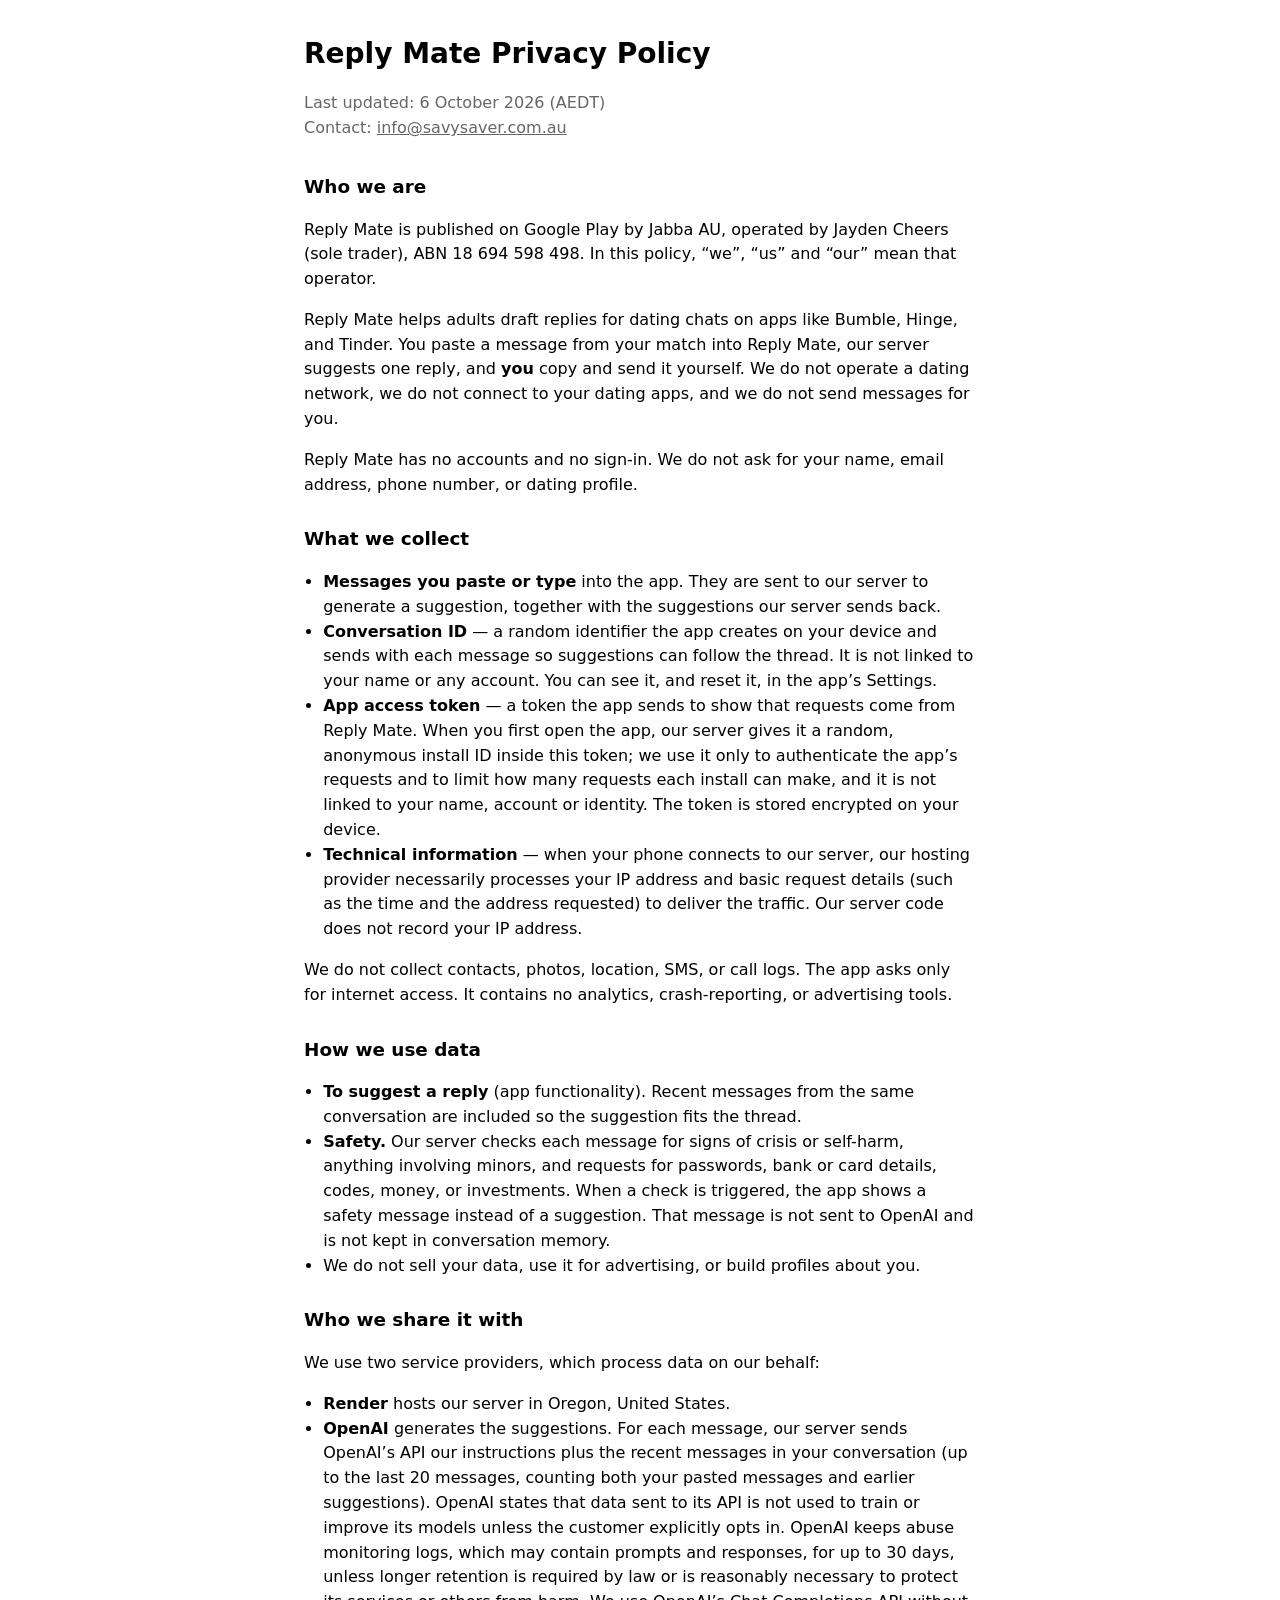
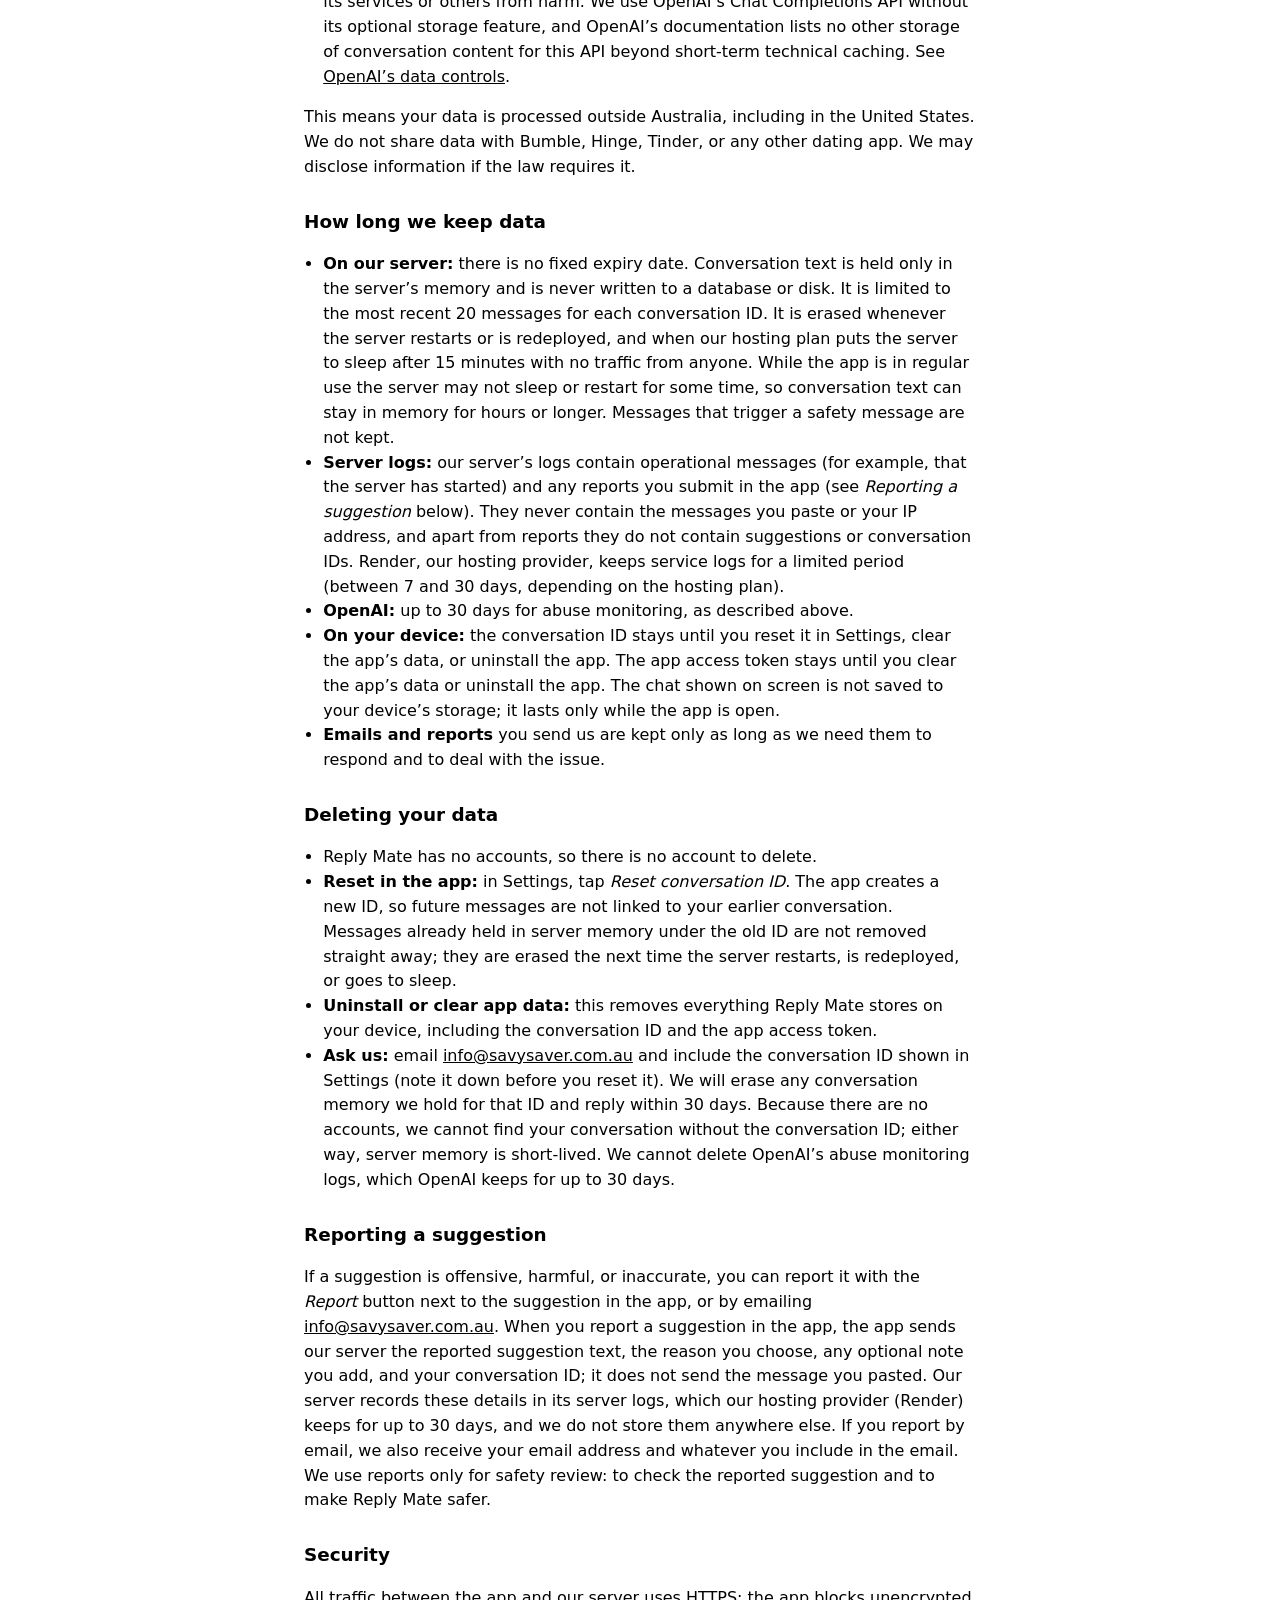
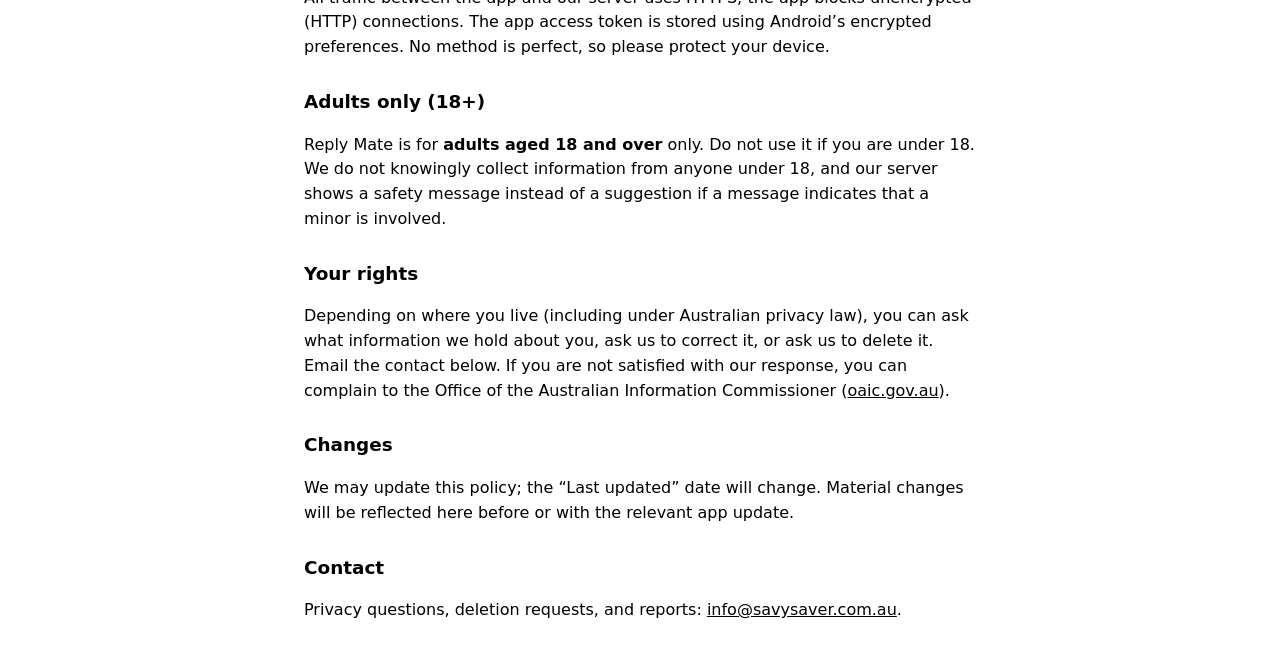
==== index.html @ ef8cf282 "Privacy policy: in-app reports and anonymous install ID (6 Oct 2026)" ====
<!DOCTYPE html>
<html lang="en">
<head>
  <meta charset="utf-8" />
  <meta name="viewport" content="width=device-width, initial-scale=1" />
  <title>Reply Mate — Privacy Policy</title>
  <style>
    :root { color-scheme: light dark; }
    body { font-family: system-ui, -apple-system, Segoe UI, Roboto, sans-serif; line-height: 1.55; max-width: 42rem; margin: 2rem auto; padding: 0 1.25rem; }
    h1 { font-size: 1.75rem; margin-bottom: 0.25rem; }
    .meta { color: #666; margin-bottom: 2rem; }
    h2 { font-size: 1.15rem; margin-top: 1.75rem; }
    ul { padding-left: 1.2rem; }
    a { color: inherit; }
  </style>
</head>
<body>
  <h1>Reply Mate Privacy Policy</h1>
  <p class="meta">Last updated: 6 October 2026 (AEDT)<br />Contact: <a href="mailto:info@savysaver.com.au">info@savysaver.com.au</a></p>

  <h2>Who we are</h2>
  <p>Reply Mate is published on Google Play by Jabba AU, operated by Jayden Cheers (sole trader), ABN 18 694 598 498. In this policy, “we”, “us” and “our” mean that operator.</p>
  <p>Reply Mate helps adults draft replies for dating chats on apps like Bumble, Hinge, and Tinder. You paste a message from your match into Reply Mate, our server suggests one reply, and <strong>you</strong> copy and send it yourself. We do not operate a dating network, we do not connect to your dating apps, and we do not send messages for you.</p>
  <p>Reply Mate has no accounts and no sign-in. We do not ask for your name, email address, phone number, or dating profile.</p>

  <h2>What we collect</h2>
  <ul>
    <li><strong>Messages you paste or type</strong> into the app. They are sent to our server to generate a suggestion, together with the suggestions our server sends back.</li>
    <li><strong>Conversation ID</strong> — a random identifier the app creates on your device and sends with each message so suggestions can follow the thread. It is not linked to your name or any account. You can see it, and reset it, in the app’s Settings.</li>
    <li><strong>App access token</strong> — a token the app sends to show that requests come from Reply Mate. When you first open the app, our server gives it a random, anonymous install ID inside this token; we use it only to authenticate the app’s requests and to limit how many requests each install can make, and it is not linked to your name, account or identity. The token is stored encrypted on your device.</li>
    <li><strong>Technical information</strong> — when your phone connects to our server, our hosting provider necessarily processes your IP address and basic request details (such as the time and the address requested) to deliver the traffic. Our server code does not record your IP address.</li>
  </ul>
  <p>We do not collect contacts, photos, location, SMS, or call logs. The app asks only for internet access. It contains no analytics, crash-reporting, or advertising tools.</p>

  <h2>How we use data</h2>
  <ul>
    <li><strong>To suggest a reply</strong> (app functionality). Recent messages from the same conversation are included so the suggestion fits the thread.</li>
    <li><strong>Safety.</strong> Our server checks each message for signs of crisis or self-harm, anything involving minors, and requests for passwords, bank or card details, codes, money, or investments. When a check is triggered, the app shows a safety message instead of a suggestion. That message is not sent to OpenAI and is not kept in conversation memory.</li>
    <li>We do not sell your data, use it for advertising, or build profiles about you.</li>
  </ul>

  <h2>Who we share it with</h2>
  <p>We use two service providers, which process data on our behalf:</p>
  <ul>
    <li><strong>Render</strong> hosts our server in Oregon, United States.</li>
    <li><strong>OpenAI</strong> generates the suggestions. For each message, our server sends OpenAI’s API our instructions plus the recent messages in your conversation (up to the last 20 messages, counting both your pasted messages and earlier suggestions). OpenAI states that data sent to its API is not used to train or improve its models unless the customer explicitly opts in. OpenAI keeps abuse monitoring logs, which may contain prompts and responses, for up to 30 days, unless longer retention is required by law or is reasonably necessary to protect its services or others from harm. We use OpenAI’s Chat Completions API without its optional storage feature, and OpenAI’s documentation lists no other storage of conversation content for this API beyond short-term technical caching. See <a href="https://developers.openai.com/api/docs/guides/your-data">OpenAI’s data controls</a>.</li>
  </ul>
  <p>This means your data is processed outside Australia, including in the United States. We do not share data with Bumble, Hinge, Tinder, or any other dating app. We may disclose information if the law requires it.</p>

  <h2>How long we keep data</h2>
  <ul>
    <li><strong>On our server:</strong> there is no fixed expiry date. Conversation text is held only in the server’s memory and is never written to a database or disk. It is limited to the most recent 20 messages for each conversation ID. It is erased whenever the server restarts or is redeployed, and when our hosting plan puts the server to sleep after 15 minutes with no traffic from anyone. While the app is in regular use the server may not sleep or restart for some time, so conversation text can stay in memory for hours or longer. Messages that trigger a safety message are not kept.</li>
    <li><strong>Server logs:</strong> our server’s logs contain operational messages (for example, that the server has started) and any reports you submit in the app (see <em>Reporting a suggestion</em> below). They never contain the messages you paste or your IP address, and apart from reports they do not contain suggestions or conversation IDs. Render, our hosting provider, keeps service logs for a limited period (between 7 and 30 days, depending on the hosting plan).</li>
    <li><strong>OpenAI:</strong> up to 30 days for abuse monitoring, as described above.</li>
    <li><strong>On your device:</strong> the conversation ID stays until you reset it in Settings, clear the app’s data, or uninstall the app. The app access token stays until you clear the app’s data or uninstall the app. The chat shown on screen is not saved to your device’s storage; it lasts only while the app is open.</li>
    <li><strong>Emails and reports</strong> you send us are kept only as long as we need them to respond and to deal with the issue.</li>
  </ul>

  <h2>Deleting your data</h2>
  <ul>
    <li>Reply Mate has no accounts, so there is no account to delete.</li>
    <li><strong>Reset in the app:</strong> in Settings, tap <em>Reset conversation ID</em>. The app creates a new ID, so future messages are not linked to your earlier conversation. Messages already held in server memory under the old ID are not removed straight away; they are erased the next time the server restarts, is redeployed, or goes to sleep.</li>
    <li><strong>Uninstall or clear app data:</strong> this removes everything Reply Mate stores on your device, including the conversation ID and the app access token.</li>
    <li><strong>Ask us:</strong> email <a href="mailto:info@savysaver.com.au">info@savysaver.com.au</a> and include the conversation ID shown in Settings (note it down before you reset it). We will erase any conversation memory we hold for that ID and reply within 30 days. Because there are no accounts, we cannot find your conversation without the conversation ID; either way, server memory is short-lived. We cannot delete OpenAI’s abuse monitoring logs, which OpenAI keeps for up to 30 days.</li>
  </ul>

  <h2>Reporting a suggestion</h2>
  <p>If a suggestion is offensive, harmful, or inaccurate, you can report it with the <em>Report</em> button next to the suggestion in the app, or by emailing <a href="mailto:info@savysaver.com.au">info@savysaver.com.au</a>. When you report a suggestion in the app, the app sends our server the reported suggestion text, the reason you choose, any optional note you add, and your conversation ID; it does not send the message you pasted. Our server records these details in its server logs, which our hosting provider (Render) keeps for up to 30 days, and we do not store them anywhere else. If you report by email, we also receive your email address and whatever you include in the email. We use reports only for safety review: to check the reported suggestion and to make Reply Mate safer.</p>

  <h2>Security</h2>
  <p>All traffic between the app and our server uses HTTPS; the app blocks unencrypted (HTTP) connections. The app access token is stored using Android’s encrypted preferences. No method is perfect, so please protect your device.</p>

  <h2>Adults only (18+)</h2>
  <p>Reply Mate is for <strong>adults aged 18 and over</strong> only. Do not use it if you are under 18. We do not knowingly collect information from anyone under 18, and our server shows a safety message instead of a suggestion if a message indicates that a minor is involved.</p>

  <h2>Your rights</h2>
  <p>Depending on where you live (including under Australian privacy law), you can ask what information we hold about you, ask us to correct it, or ask us to delete it. Email the contact below. If you are not satisfied with our response, you can complain to the Office of the Australian Information Commissioner (<a href="https://www.oaic.gov.au">oaic.gov.au</a>).</p>

  <h2>Changes</h2>
  <p>We may update this policy; the “Last updated” date will change. Material changes will be reflected here before or with the relevant app update.</p>

  <h2>Contact</h2>
  <p>Privacy questions, deletion requests, and reports: <a href="mailto:info@savysaver.com.au">info@savysaver.com.au</a>.</p>
</body>
</html>
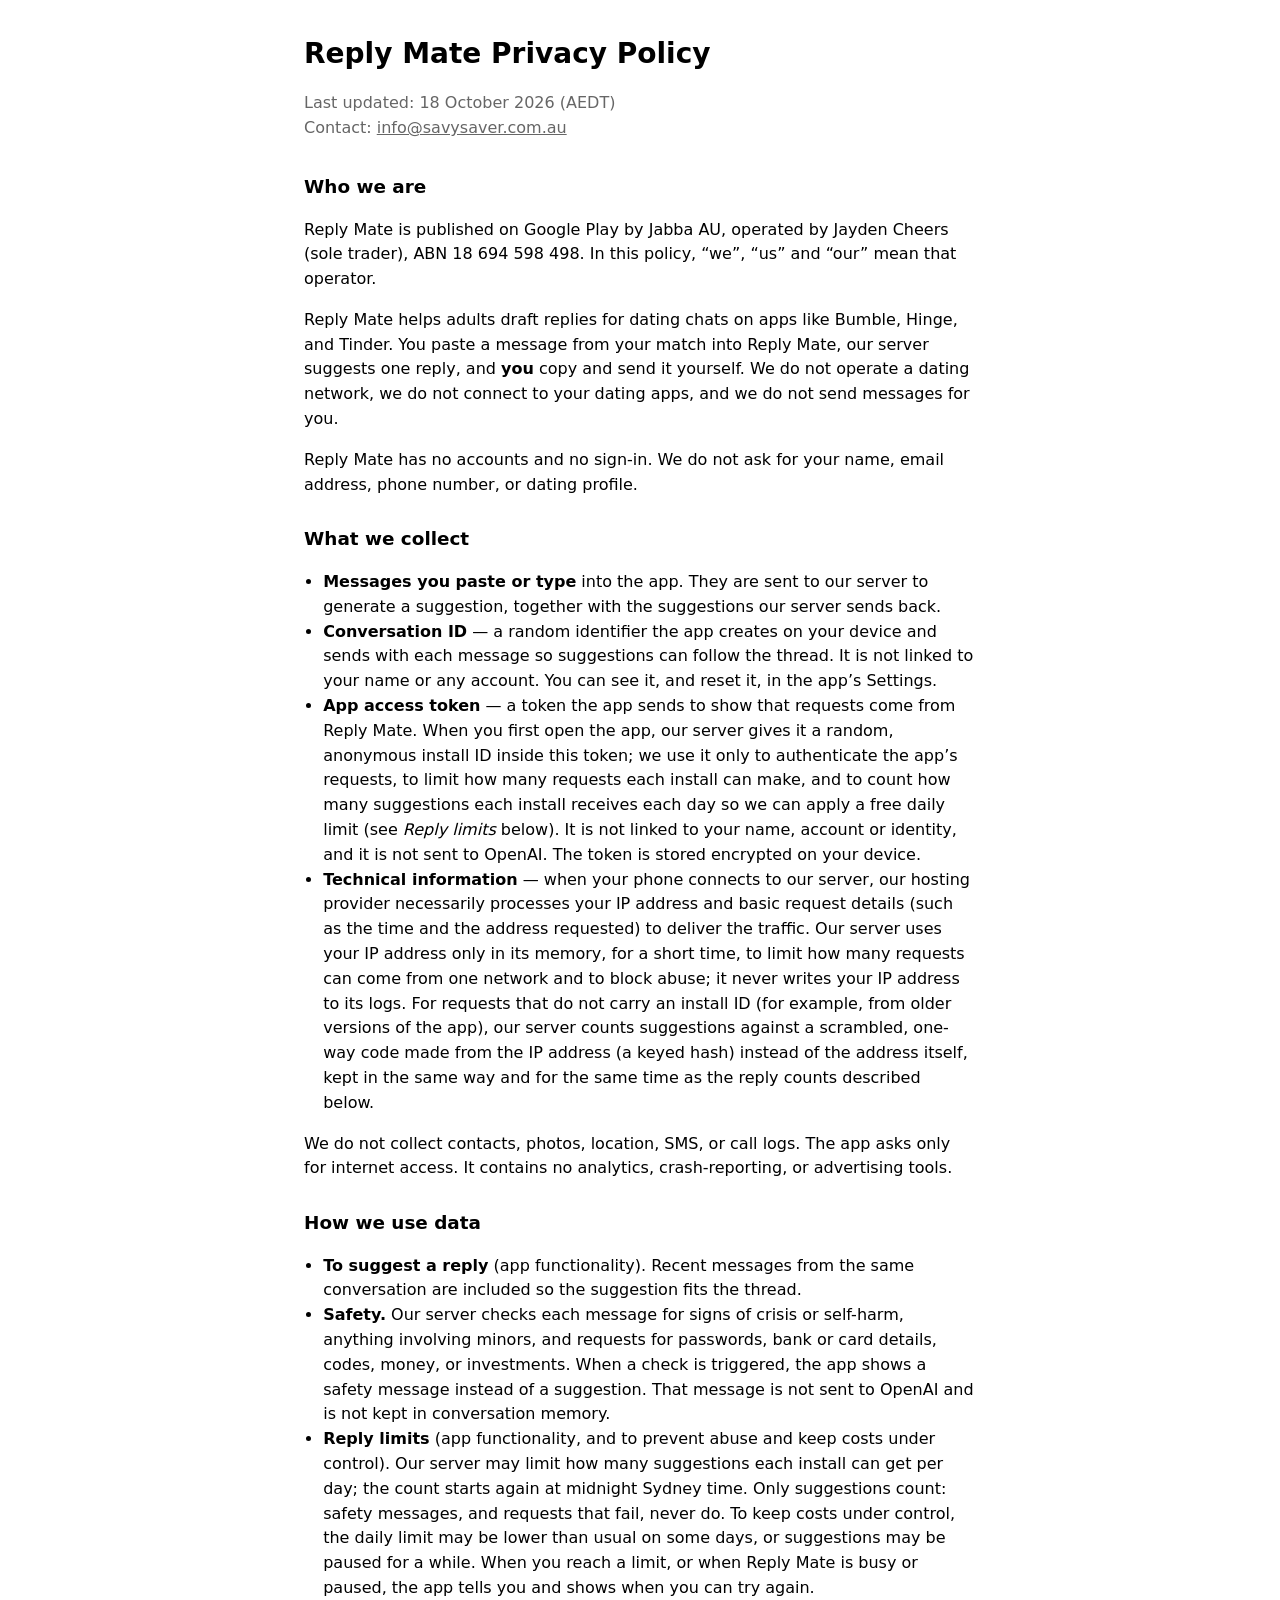
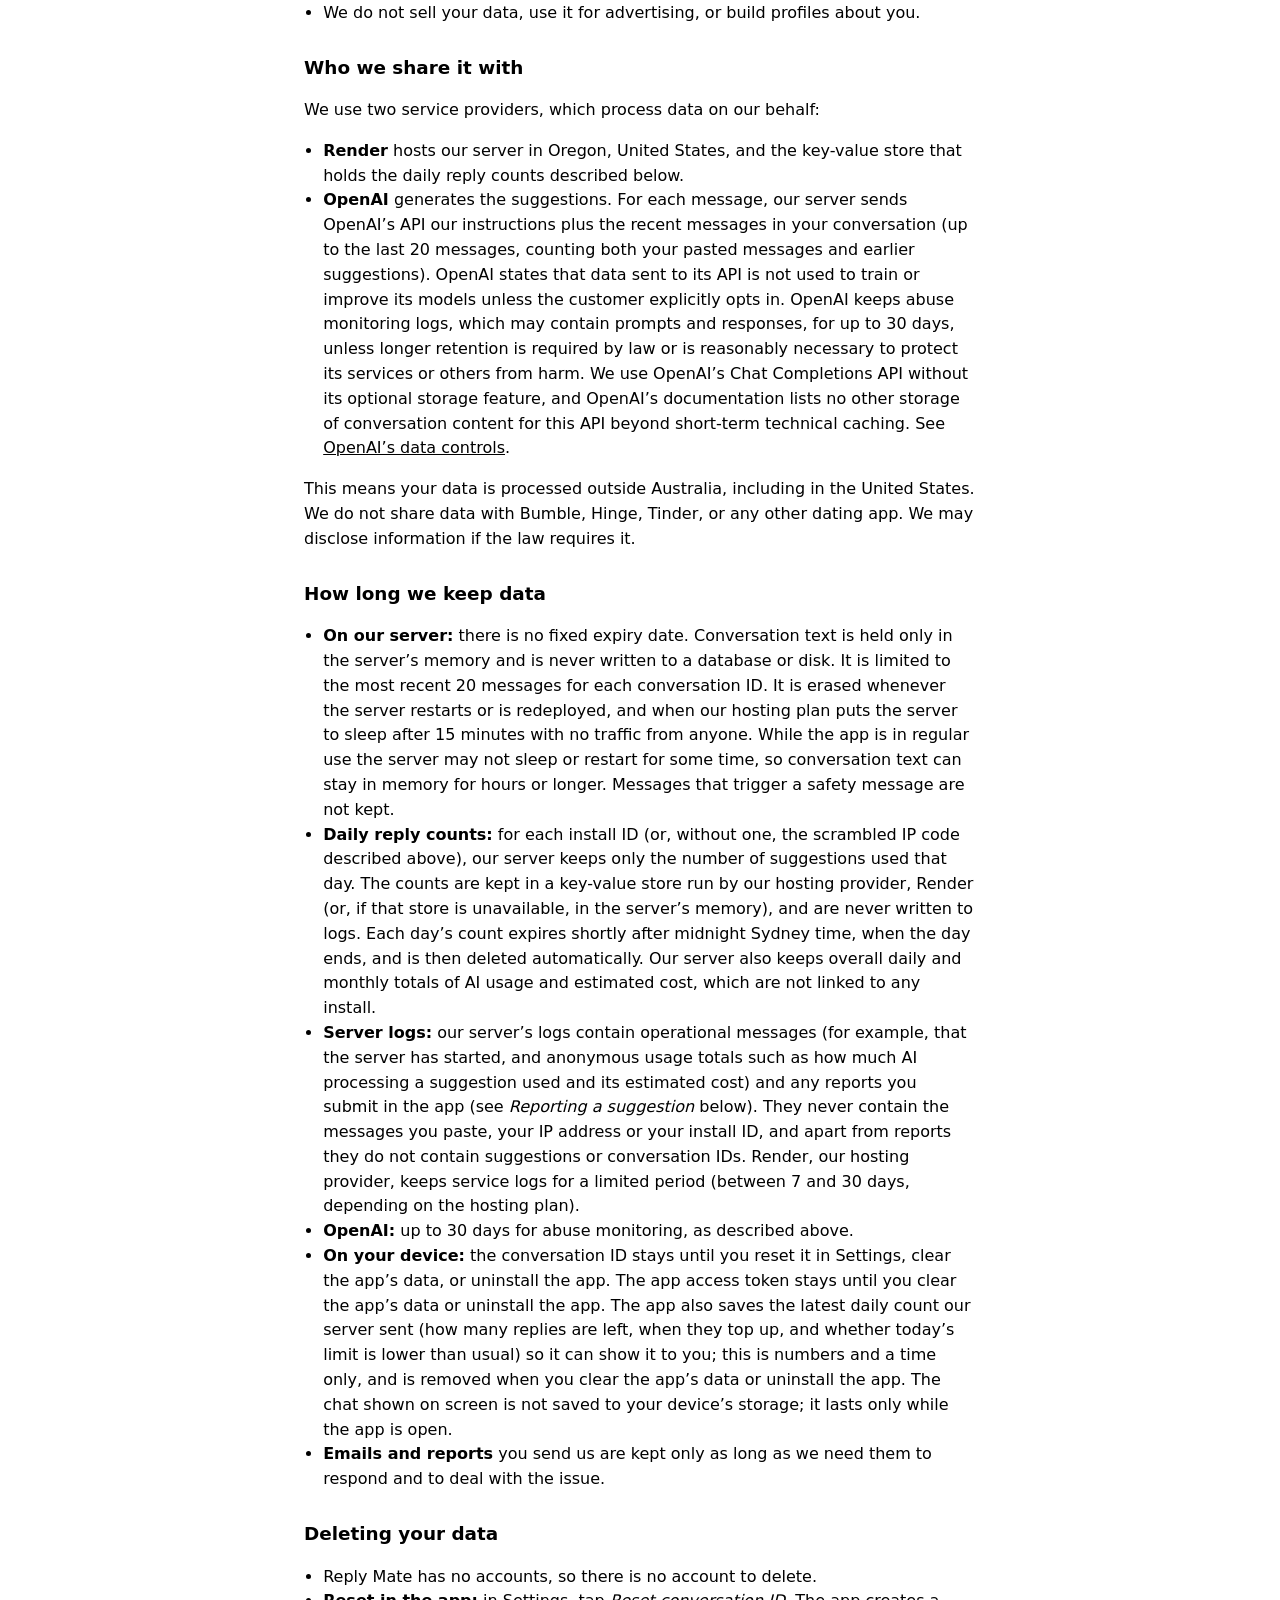
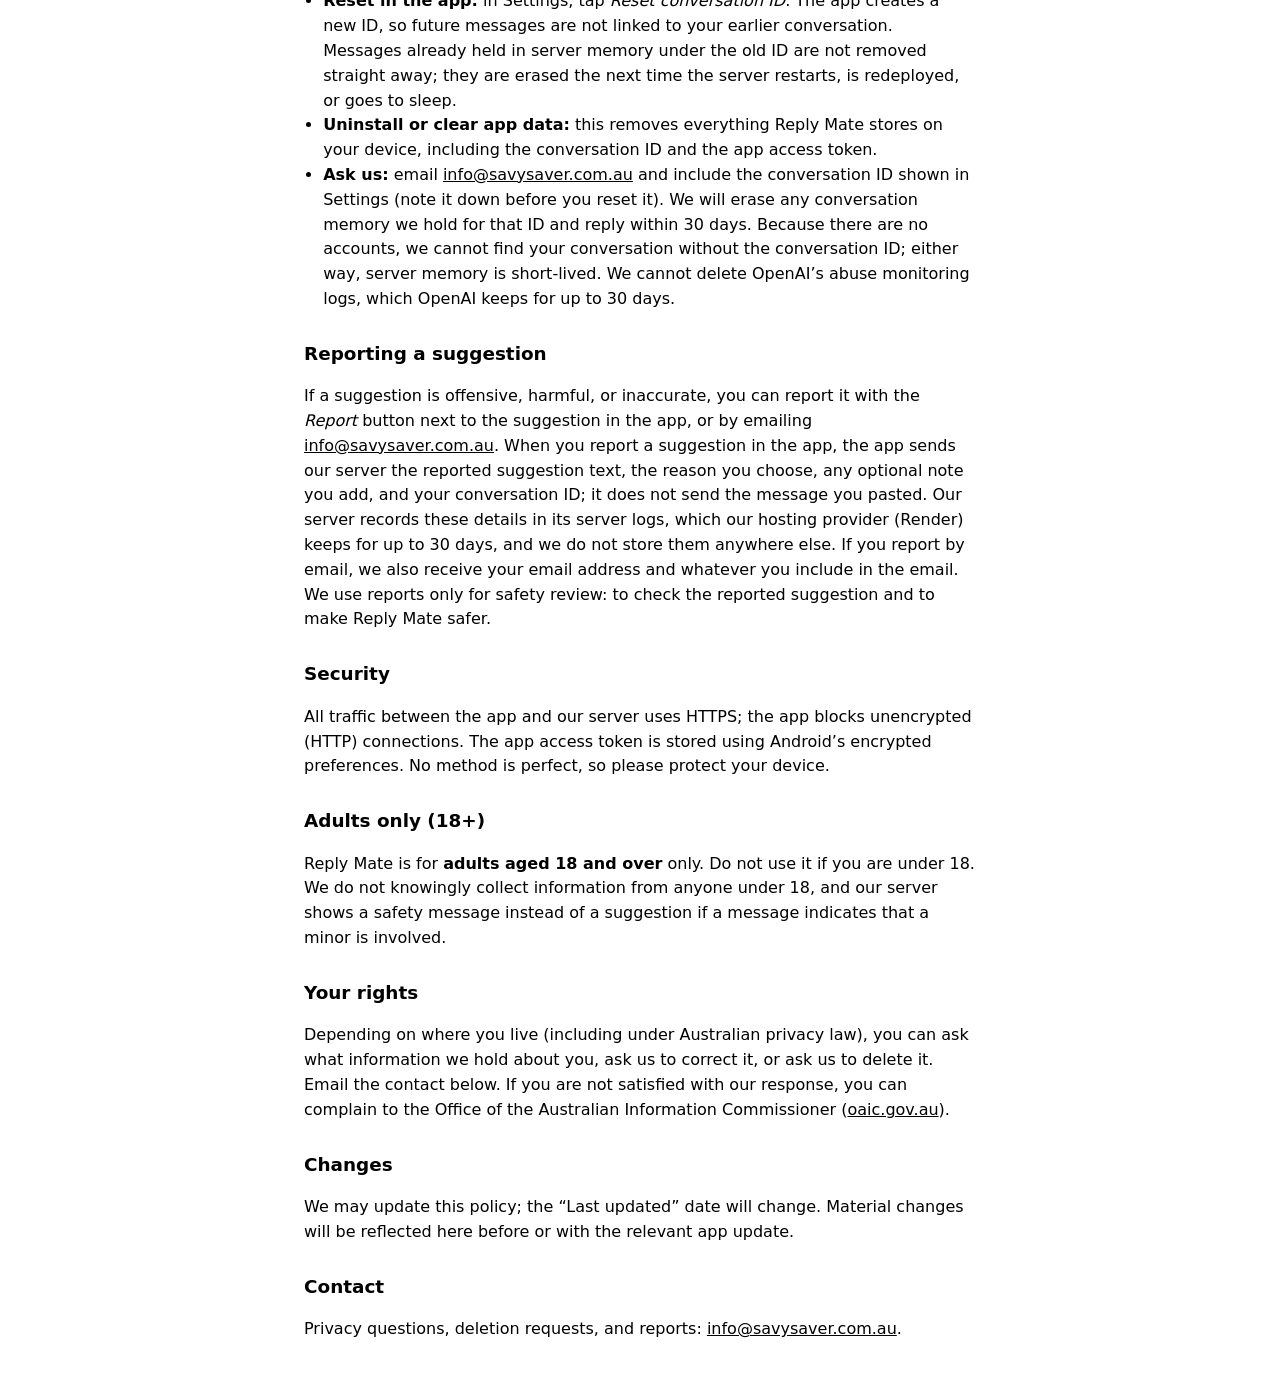
==== commit 9f378a01: "Sync policy with the server copy and disclose daily reply limits (18 Oct 2026)" ====
--- a/index.html
+++ b/index.html
@@ -16,7 +16,7 @@
 </head>
 <body>
   <h1>Reply Mate Privacy Policy</h1>
-  <p class="meta">Last updated: 6 October 2026 (AEDT)<br />Contact: <a href="mailto:info@savysaver.com.au">info@savysaver.com.au</a></p>
+  <p class="meta">Last updated: 18 October 2026 (AEDT)<br />Contact: <a href="mailto:info@savysaver.com.au">info@savysaver.com.au</a></p>
 
   <h2>Who we are</h2>
   <p>Reply Mate is published on Google Play by Jabba AU, operated by Jayden Cheers (sole trader), ABN 18 694 598 498. In this policy, “we”, “us” and “our” mean that operator.</p>
@@ -27,8 +27,8 @@
   <ul>
     <li><strong>Messages you paste or type</strong> into the app. They are sent to our server to generate a suggestion, together with the suggestions our server sends back.</li>
     <li><strong>Conversation ID</strong> — a random identifier the app creates on your device and sends with each message so suggestions can follow the thread. It is not linked to your name or any account. You can see it, and reset it, in the app’s Settings.</li>
-    <li><strong>App access token</strong> — a token the app sends to show that requests come from Reply Mate. When you first open the app, our server gives it a random, anonymous install ID inside this token; we use it only to authenticate the app’s requests and to limit how many requests each install can make, and it is not linked to your name, account or identity. The token is stored encrypted on your device.</li>
-    <li><strong>Technical information</strong> — when your phone connects to our server, our hosting provider necessarily processes your IP address and basic request details (such as the time and the address requested) to deliver the traffic. Our server code does not record your IP address.</li>
+    <li><strong>App access token</strong> — a token the app sends to show that requests come from Reply Mate. When you first open the app, our server gives it a random, anonymous install ID inside this token; we use it only to authenticate the app’s requests, to limit how many requests each install can make, and to count how many suggestions each install receives each day so we can apply a free daily limit (see <em>Reply limits</em> below). It is not linked to your name, account or identity, and it is not sent to OpenAI. The token is stored encrypted on your device.</li>
+    <li><strong>Technical information</strong> — when your phone connects to our server, our hosting provider necessarily processes your IP address and basic request details (such as the time and the address requested) to deliver the traffic. Our server uses your IP address only in its memory, for a short time, to limit how many requests can come from one network and to block abuse; it never writes your IP address to its logs. For requests that do not carry an install ID (for example, from older versions of the app), our server counts suggestions against a scrambled, one-way code made from the IP address (a keyed hash) instead of the address itself, kept in the same way and for the same time as the reply counts described below.</li>
   </ul>
   <p>We do not collect contacts, photos, location, SMS, or call logs. The app asks only for internet access. It contains no analytics, crash-reporting, or advertising tools.</p>
 
@@ -36,13 +36,14 @@
   <ul>
     <li><strong>To suggest a reply</strong> (app functionality). Recent messages from the same conversation are included so the suggestion fits the thread.</li>
     <li><strong>Safety.</strong> Our server checks each message for signs of crisis or self-harm, anything involving minors, and requests for passwords, bank or card details, codes, money, or investments. When a check is triggered, the app shows a safety message instead of a suggestion. That message is not sent to OpenAI and is not kept in conversation memory.</li>
+    <li><strong>Reply limits</strong> (app functionality, and to prevent abuse and keep costs under control). Our server may limit how many suggestions each install can get per day; the count starts again at midnight Sydney time. Only suggestions count: safety messages, and requests that fail, never do. To keep costs under control, the daily limit may be lower than usual on some days, or suggestions may be paused for a while. When you reach a limit, or when Reply Mate is busy or paused, the app tells you and shows when you can try again.</li>
     <li>We do not sell your data, use it for advertising, or build profiles about you.</li>
   </ul>
 
   <h2>Who we share it with</h2>
   <p>We use two service providers, which process data on our behalf:</p>
   <ul>
-    <li><strong>Render</strong> hosts our server in Oregon, United States.</li>
+    <li><strong>Render</strong> hosts our server in Oregon, United States, and the key-value store that holds the daily reply counts described below.</li>
     <li><strong>OpenAI</strong> generates the suggestions. For each message, our server sends OpenAI’s API our instructions plus the recent messages in your conversation (up to the last 20 messages, counting both your pasted messages and earlier suggestions). OpenAI states that data sent to its API is not used to train or improve its models unless the customer explicitly opts in. OpenAI keeps abuse monitoring logs, which may contain prompts and responses, for up to 30 days, unless longer retention is required by law or is reasonably necessary to protect its services or others from harm. We use OpenAI’s Chat Completions API without its optional storage feature, and OpenAI’s documentation lists no other storage of conversation content for this API beyond short-term technical caching. See <a href="https://developers.openai.com/api/docs/guides/your-data">OpenAI’s data controls</a>.</li>
   </ul>
   <p>This means your data is processed outside Australia, including in the United States. We do not share data with Bumble, Hinge, Tinder, or any other dating app. We may disclose information if the law requires it.</p>
@@ -50,9 +51,10 @@
   <h2>How long we keep data</h2>
   <ul>
     <li><strong>On our server:</strong> there is no fixed expiry date. Conversation text is held only in the server’s memory and is never written to a database or disk. It is limited to the most recent 20 messages for each conversation ID. It is erased whenever the server restarts or is redeployed, and when our hosting plan puts the server to sleep after 15 minutes with no traffic from anyone. While the app is in regular use the server may not sleep or restart for some time, so conversation text can stay in memory for hours or longer. Messages that trigger a safety message are not kept.</li>
-    <li><strong>Server logs:</strong> our server’s logs contain operational messages (for example, that the server has started) and any reports you submit in the app (see <em>Reporting a suggestion</em> below). They never contain the messages you paste or your IP address, and apart from reports they do not contain suggestions or conversation IDs. Render, our hosting provider, keeps service logs for a limited period (between 7 and 30 days, depending on the hosting plan).</li>
+    <li><strong>Daily reply counts:</strong> for each install ID (or, without one, the scrambled IP code described above), our server keeps only the number of suggestions used that day. The counts are kept in a key-value store run by our hosting provider, Render (or, if that store is unavailable, in the server’s memory), and are never written to logs. Each day’s count expires shortly after midnight Sydney time, when the day ends, and is then deleted automatically. Our server also keeps overall daily and monthly totals of AI usage and estimated cost, which are not linked to any install.</li>
+    <li><strong>Server logs:</strong> our server’s logs contain operational messages (for example, that the server has started, and anonymous usage totals such as how much AI processing a suggestion used and its estimated cost) and any reports you submit in the app (see <em>Reporting a suggestion</em> below). They never contain the messages you paste, your IP address or your install ID, and apart from reports they do not contain suggestions or conversation IDs. Render, our hosting provider, keeps service logs for a limited period (between 7 and 30 days, depending on the hosting plan).</li>
     <li><strong>OpenAI:</strong> up to 30 days for abuse monitoring, as described above.</li>
-    <li><strong>On your device:</strong> the conversation ID stays until you reset it in Settings, clear the app’s data, or uninstall the app. The app access token stays until you clear the app’s data or uninstall the app. The chat shown on screen is not saved to your device’s storage; it lasts only while the app is open.</li>
+    <li><strong>On your device:</strong> the conversation ID stays until you reset it in Settings, clear the app’s data, or uninstall the app. The app access token stays until you clear the app’s data or uninstall the app. The app also saves the latest daily count our server sent (how many replies are left, when they top up, and whether today’s limit is lower than usual) so it can show it to you; this is numbers and a time only, and is removed when you clear the app’s data or uninstall the app. The chat shown on screen is not saved to your device’s storage; it lasts only while the app is open.</li>
     <li><strong>Emails and reports</strong> you send us are kept only as long as we need them to respond and to deal with the issue.</li>
   </ul>
 
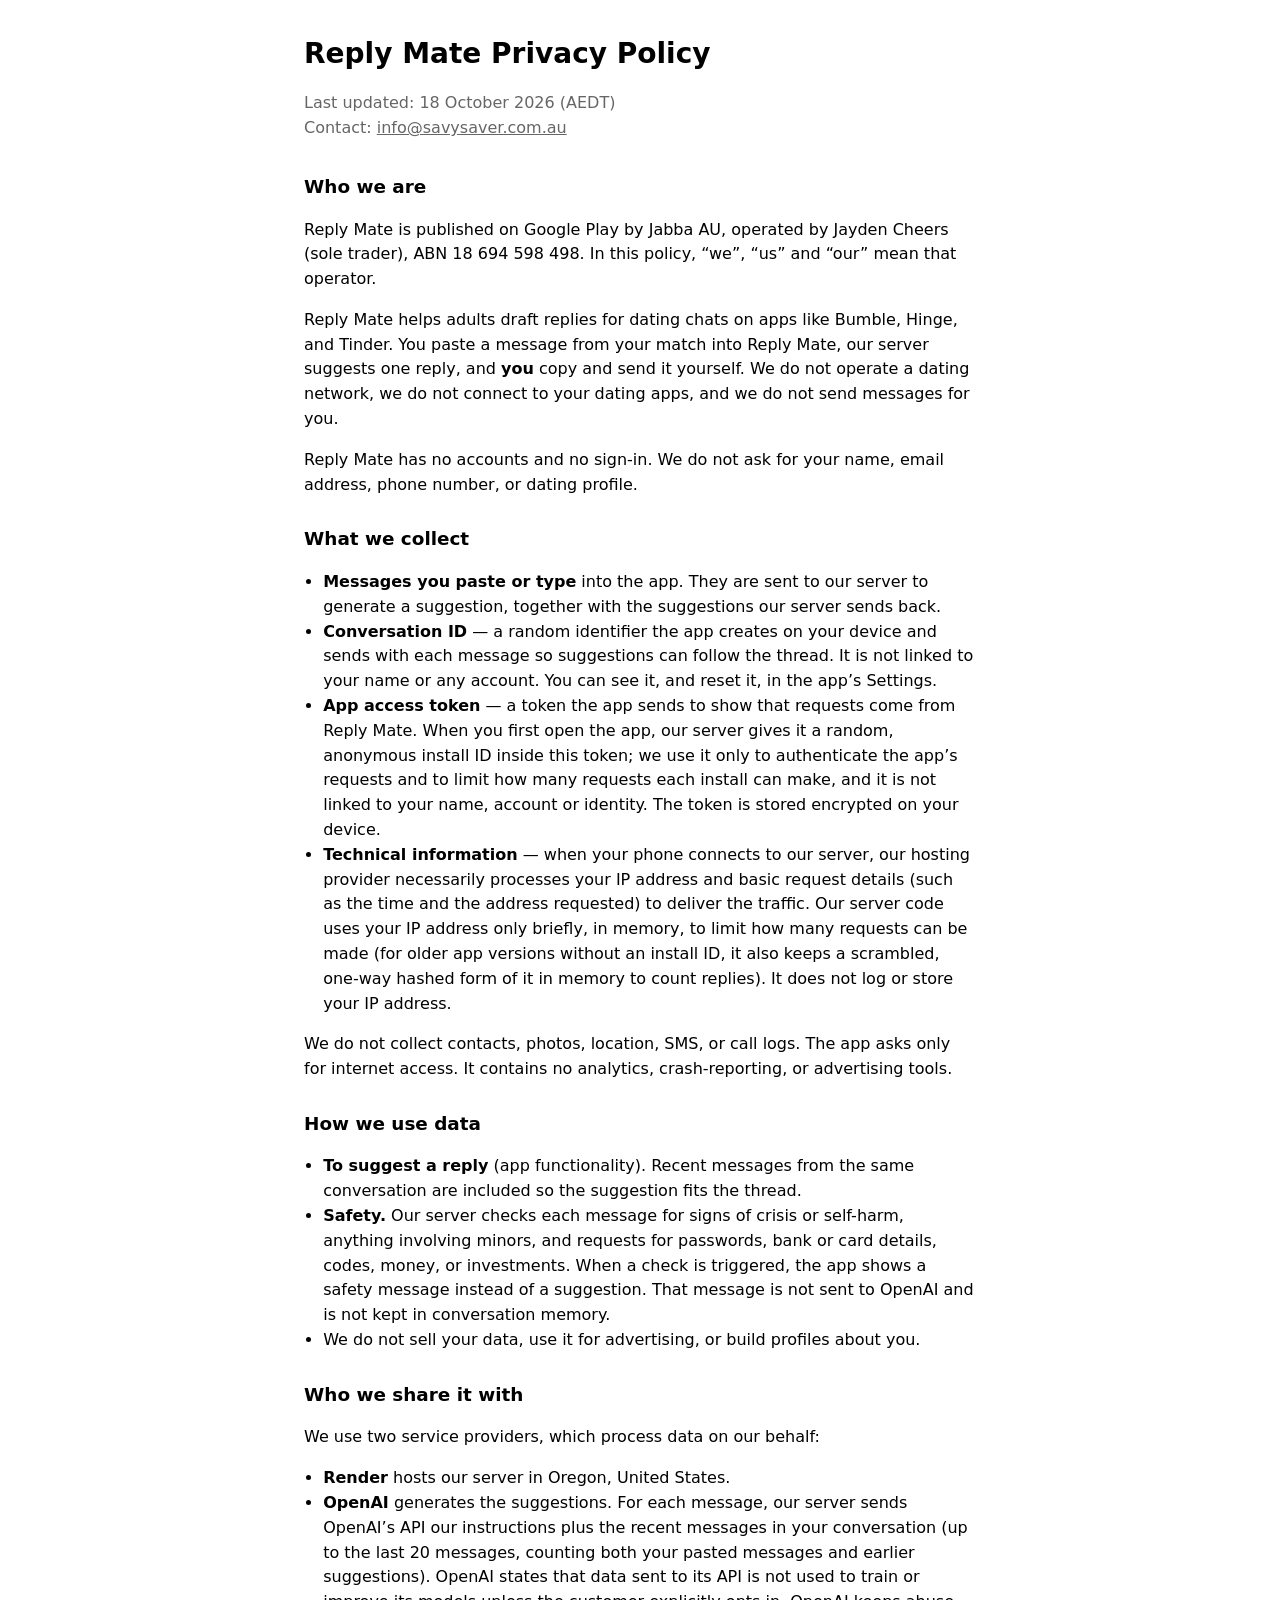
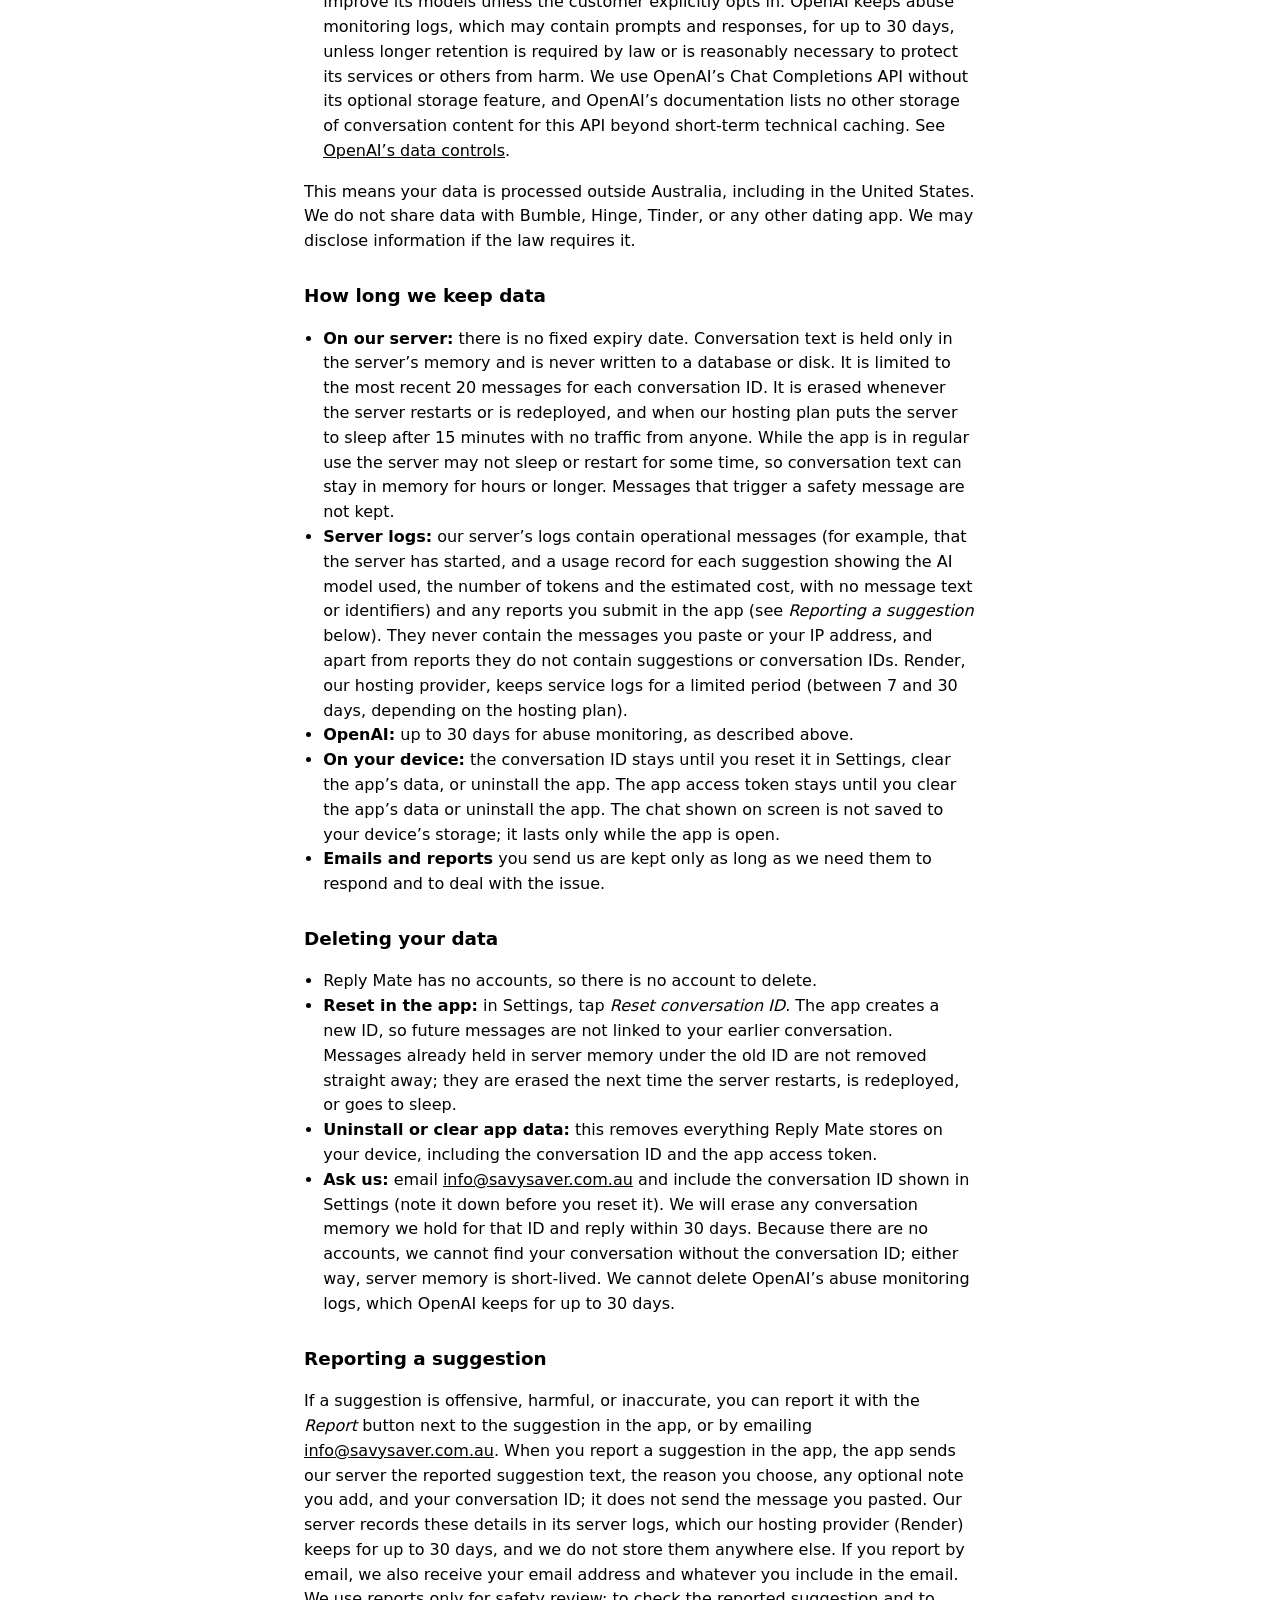
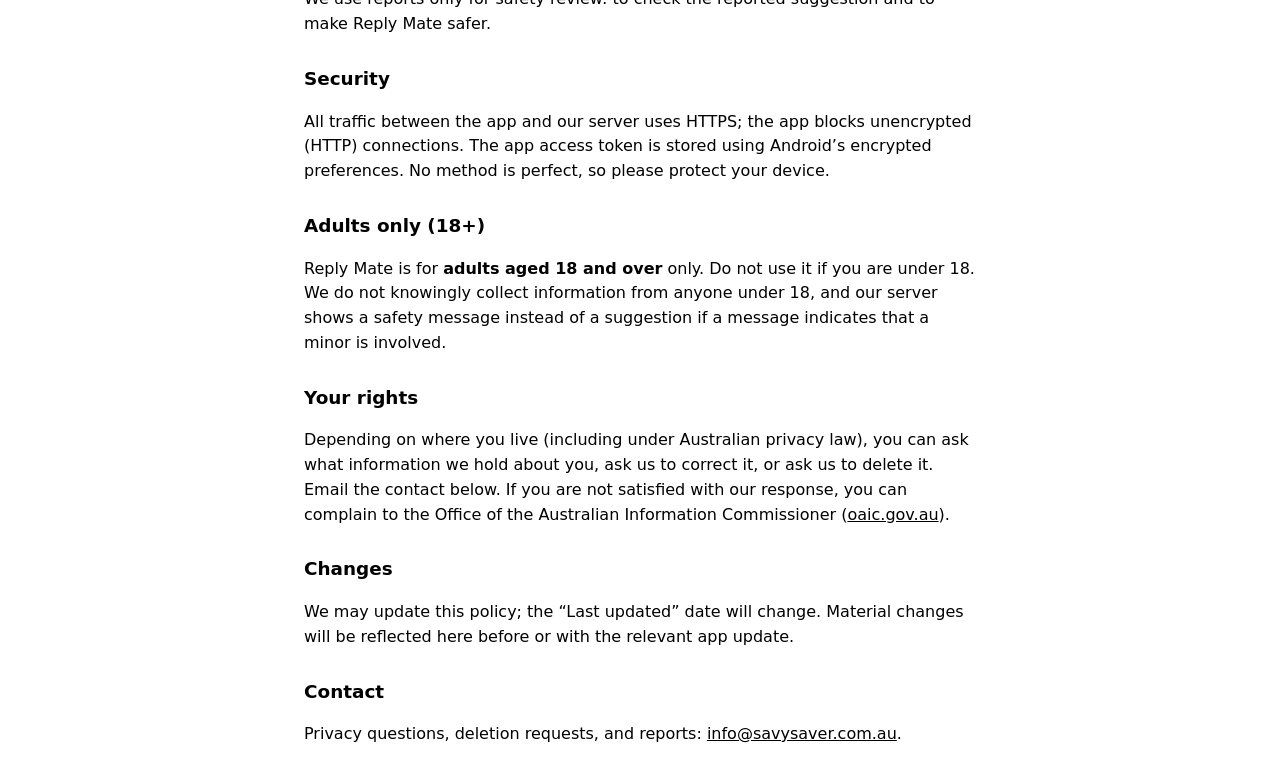
==== commit 50a572b3: "Privacy policy: disclose per-reply usage log and in-memory IP use for limits; last updated 18 Oct 20" ====
--- a/index.html
+++ b/index.html
@@ -27,8 +27,8 @@
   <ul>
     <li><strong>Messages you paste or type</strong> into the app. They are sent to our server to generate a suggestion, together with the suggestions our server sends back.</li>
     <li><strong>Conversation ID</strong> — a random identifier the app creates on your device and sends with each message so suggestions can follow the thread. It is not linked to your name or any account. You can see it, and reset it, in the app’s Settings.</li>
-    <li><strong>App access token</strong> — a token the app sends to show that requests come from Reply Mate. When you first open the app, our server gives it a random, anonymous install ID inside this token; we use it only to authenticate the app’s requests, to limit how many requests each install can make, and to count how many suggestions each install receives each day so we can apply a free daily limit (see <em>Reply limits</em> below). It is not linked to your name, account or identity, and it is not sent to OpenAI. The token is stored encrypted on your device.</li>
-    <li><strong>Technical information</strong> — when your phone connects to our server, our hosting provider necessarily processes your IP address and basic request details (such as the time and the address requested) to deliver the traffic. Our server uses your IP address only in its memory, for a short time, to limit how many requests can come from one network and to block abuse; it never writes your IP address to its logs. For requests that do not carry an install ID (for example, from older versions of the app), our server counts suggestions against a scrambled, one-way code made from the IP address (a keyed hash) instead of the address itself, kept in the same way and for the same time as the reply counts described below.</li>
+    <li><strong>App access token</strong> — a token the app sends to show that requests come from Reply Mate. When you first open the app, our server gives it a random, anonymous install ID inside this token; we use it only to authenticate the app’s requests and to limit how many requests each install can make, and it is not linked to your name, account or identity. The token is stored encrypted on your device.</li>
+    <li><strong>Technical information</strong> — when your phone connects to our server, our hosting provider necessarily processes your IP address and basic request details (such as the time and the address requested) to deliver the traffic. Our server code uses your IP address only briefly, in memory, to limit how many requests can be made (for older app versions without an install ID, it also keeps a scrambled, one-way hashed form of it in memory to count replies). It does not log or store your IP address.</li>
   </ul>
   <p>We do not collect contacts, photos, location, SMS, or call logs. The app asks only for internet access. It contains no analytics, crash-reporting, or advertising tools.</p>
 
@@ -36,14 +36,13 @@
   <ul>
     <li><strong>To suggest a reply</strong> (app functionality). Recent messages from the same conversation are included so the suggestion fits the thread.</li>
     <li><strong>Safety.</strong> Our server checks each message for signs of crisis or self-harm, anything involving minors, and requests for passwords, bank or card details, codes, money, or investments. When a check is triggered, the app shows a safety message instead of a suggestion. That message is not sent to OpenAI and is not kept in conversation memory.</li>
-    <li><strong>Reply limits</strong> (app functionality, and to prevent abuse and keep costs under control). Our server may limit how many suggestions each install can get per day; the count starts again at midnight Sydney time. Only suggestions count: safety messages, and requests that fail, never do. To keep costs under control, the daily limit may be lower than usual on some days, or suggestions may be paused for a while. When you reach a limit, or when Reply Mate is busy or paused, the app tells you and shows when you can try again.</li>
     <li>We do not sell your data, use it for advertising, or build profiles about you.</li>
   </ul>
 
   <h2>Who we share it with</h2>
   <p>We use two service providers, which process data on our behalf:</p>
   <ul>
-    <li><strong>Render</strong> hosts our server in Oregon, United States, and the key-value store that holds the daily reply counts described below.</li>
+    <li><strong>Render</strong> hosts our server in Oregon, United States.</li>
     <li><strong>OpenAI</strong> generates the suggestions. For each message, our server sends OpenAI’s API our instructions plus the recent messages in your conversation (up to the last 20 messages, counting both your pasted messages and earlier suggestions). OpenAI states that data sent to its API is not used to train or improve its models unless the customer explicitly opts in. OpenAI keeps abuse monitoring logs, which may contain prompts and responses, for up to 30 days, unless longer retention is required by law or is reasonably necessary to protect its services or others from harm. We use OpenAI’s Chat Completions API without its optional storage feature, and OpenAI’s documentation lists no other storage of conversation content for this API beyond short-term technical caching. See <a href="https://developers.openai.com/api/docs/guides/your-data">OpenAI’s data controls</a>.</li>
   </ul>
   <p>This means your data is processed outside Australia, including in the United States. We do not share data with Bumble, Hinge, Tinder, or any other dating app. We may disclose information if the law requires it.</p>
@@ -51,10 +50,9 @@
   <h2>How long we keep data</h2>
   <ul>
     <li><strong>On our server:</strong> there is no fixed expiry date. Conversation text is held only in the server’s memory and is never written to a database or disk. It is limited to the most recent 20 messages for each conversation ID. It is erased whenever the server restarts or is redeployed, and when our hosting plan puts the server to sleep after 15 minutes with no traffic from anyone. While the app is in regular use the server may not sleep or restart for some time, so conversation text can stay in memory for hours or longer. Messages that trigger a safety message are not kept.</li>
-    <li><strong>Daily reply counts:</strong> for each install ID (or, without one, the scrambled IP code described above), our server keeps only the number of suggestions used that day. The counts are kept in a key-value store run by our hosting provider, Render (or, if that store is unavailable, in the server’s memory), and are never written to logs. Each day’s count expires shortly after midnight Sydney time, when the day ends, and is then deleted automatically. Our server also keeps overall daily and monthly totals of AI usage and estimated cost, which are not linked to any install.</li>
-    <li><strong>Server logs:</strong> our server’s logs contain operational messages (for example, that the server has started, and anonymous usage totals such as how much AI processing a suggestion used and its estimated cost) and any reports you submit in the app (see <em>Reporting a suggestion</em> below). They never contain the messages you paste, your IP address or your install ID, and apart from reports they do not contain suggestions or conversation IDs. Render, our hosting provider, keeps service logs for a limited period (between 7 and 30 days, depending on the hosting plan).</li>
+    <li><strong>Server logs:</strong> our server’s logs contain operational messages (for example, that the server has started, and a usage record for each suggestion showing the AI model used, the number of tokens and the estimated cost, with no message text or identifiers) and any reports you submit in the app (see <em>Reporting a suggestion</em> below). They never contain the messages you paste or your IP address, and apart from reports they do not contain suggestions or conversation IDs. Render, our hosting provider, keeps service logs for a limited period (between 7 and 30 days, depending on the hosting plan).</li>
     <li><strong>OpenAI:</strong> up to 30 days for abuse monitoring, as described above.</li>
-    <li><strong>On your device:</strong> the conversation ID stays until you reset it in Settings, clear the app’s data, or uninstall the app. The app access token stays until you clear the app’s data or uninstall the app. The app also saves the latest daily count our server sent (how many replies are left, when they top up, and whether today’s limit is lower than usual) so it can show it to you; this is numbers and a time only, and is removed when you clear the app’s data or uninstall the app. The chat shown on screen is not saved to your device’s storage; it lasts only while the app is open.</li>
+    <li><strong>On your device:</strong> the conversation ID stays until you reset it in Settings, clear the app’s data, or uninstall the app. The app access token stays until you clear the app’s data or uninstall the app. The chat shown on screen is not saved to your device’s storage; it lasts only while the app is open.</li>
     <li><strong>Emails and reports</strong> you send us are kept only as long as we need them to respond and to deal with the issue.</li>
   </ul>
 
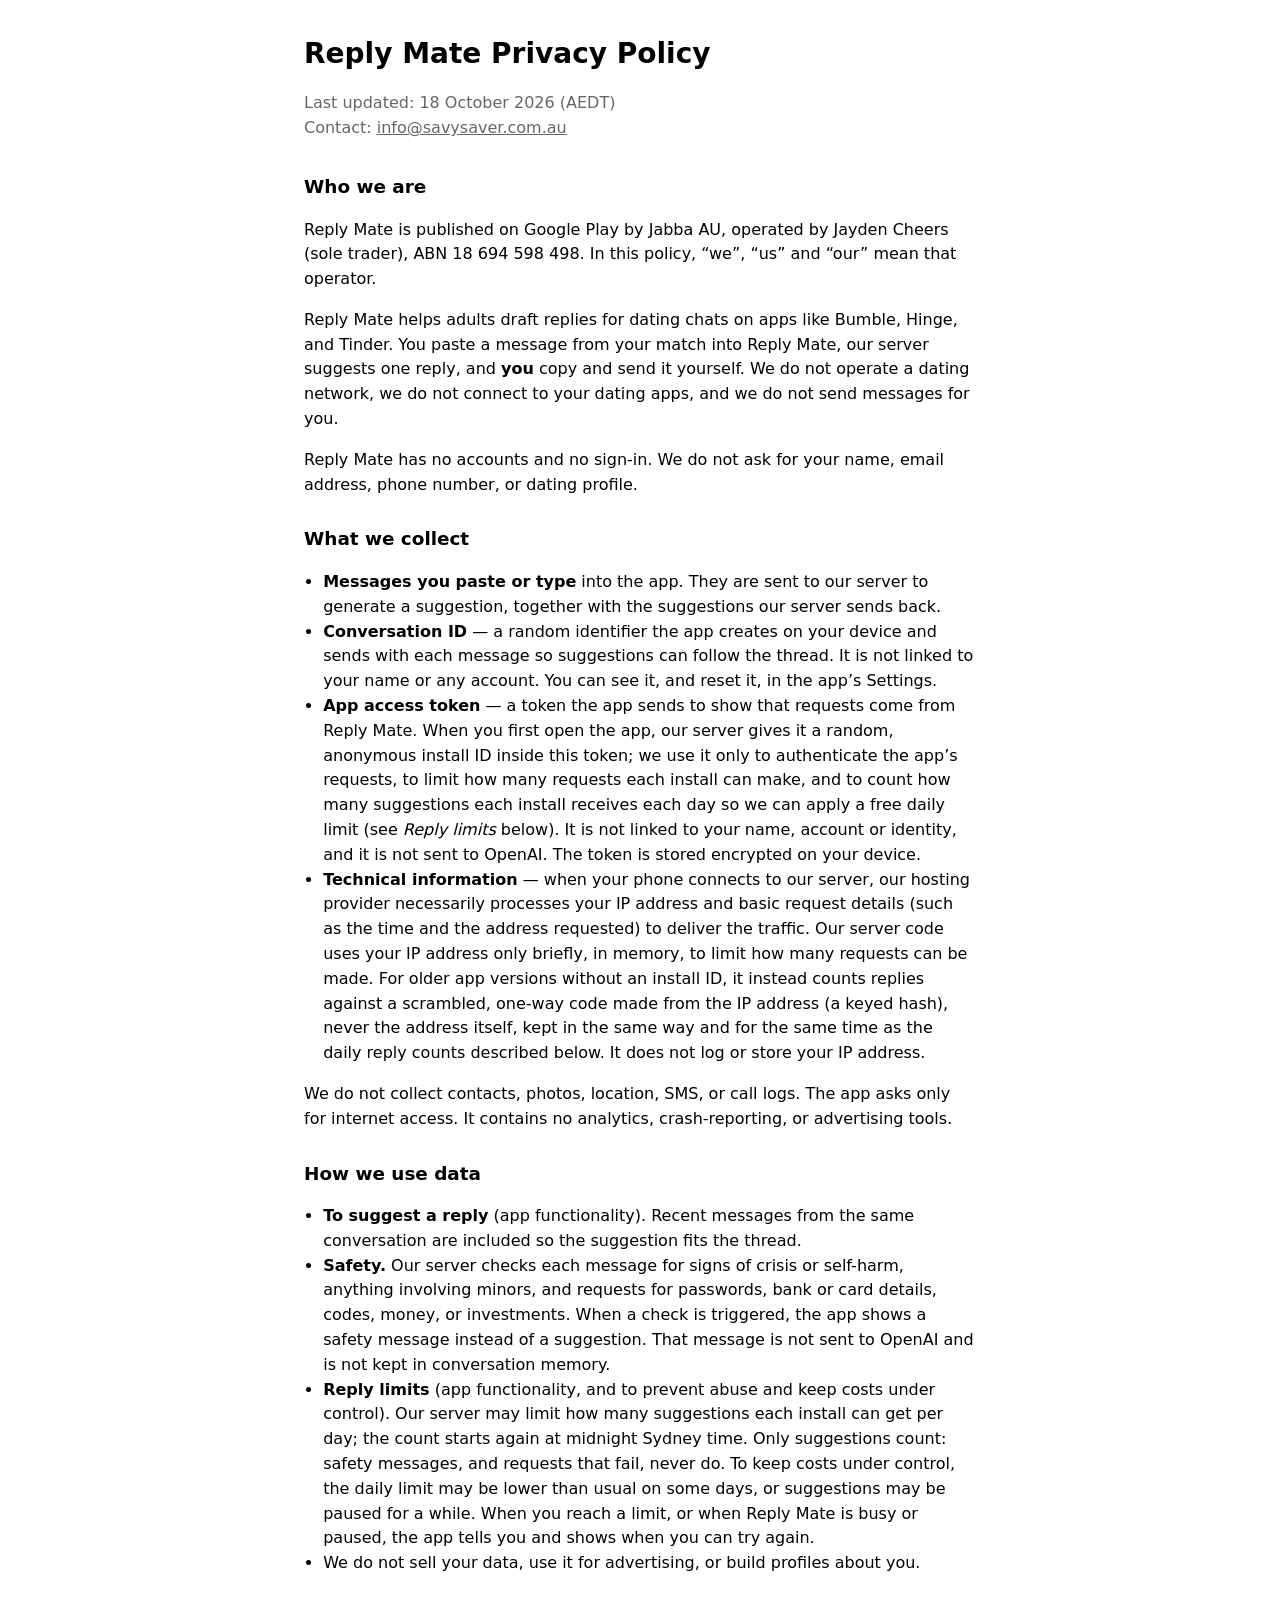
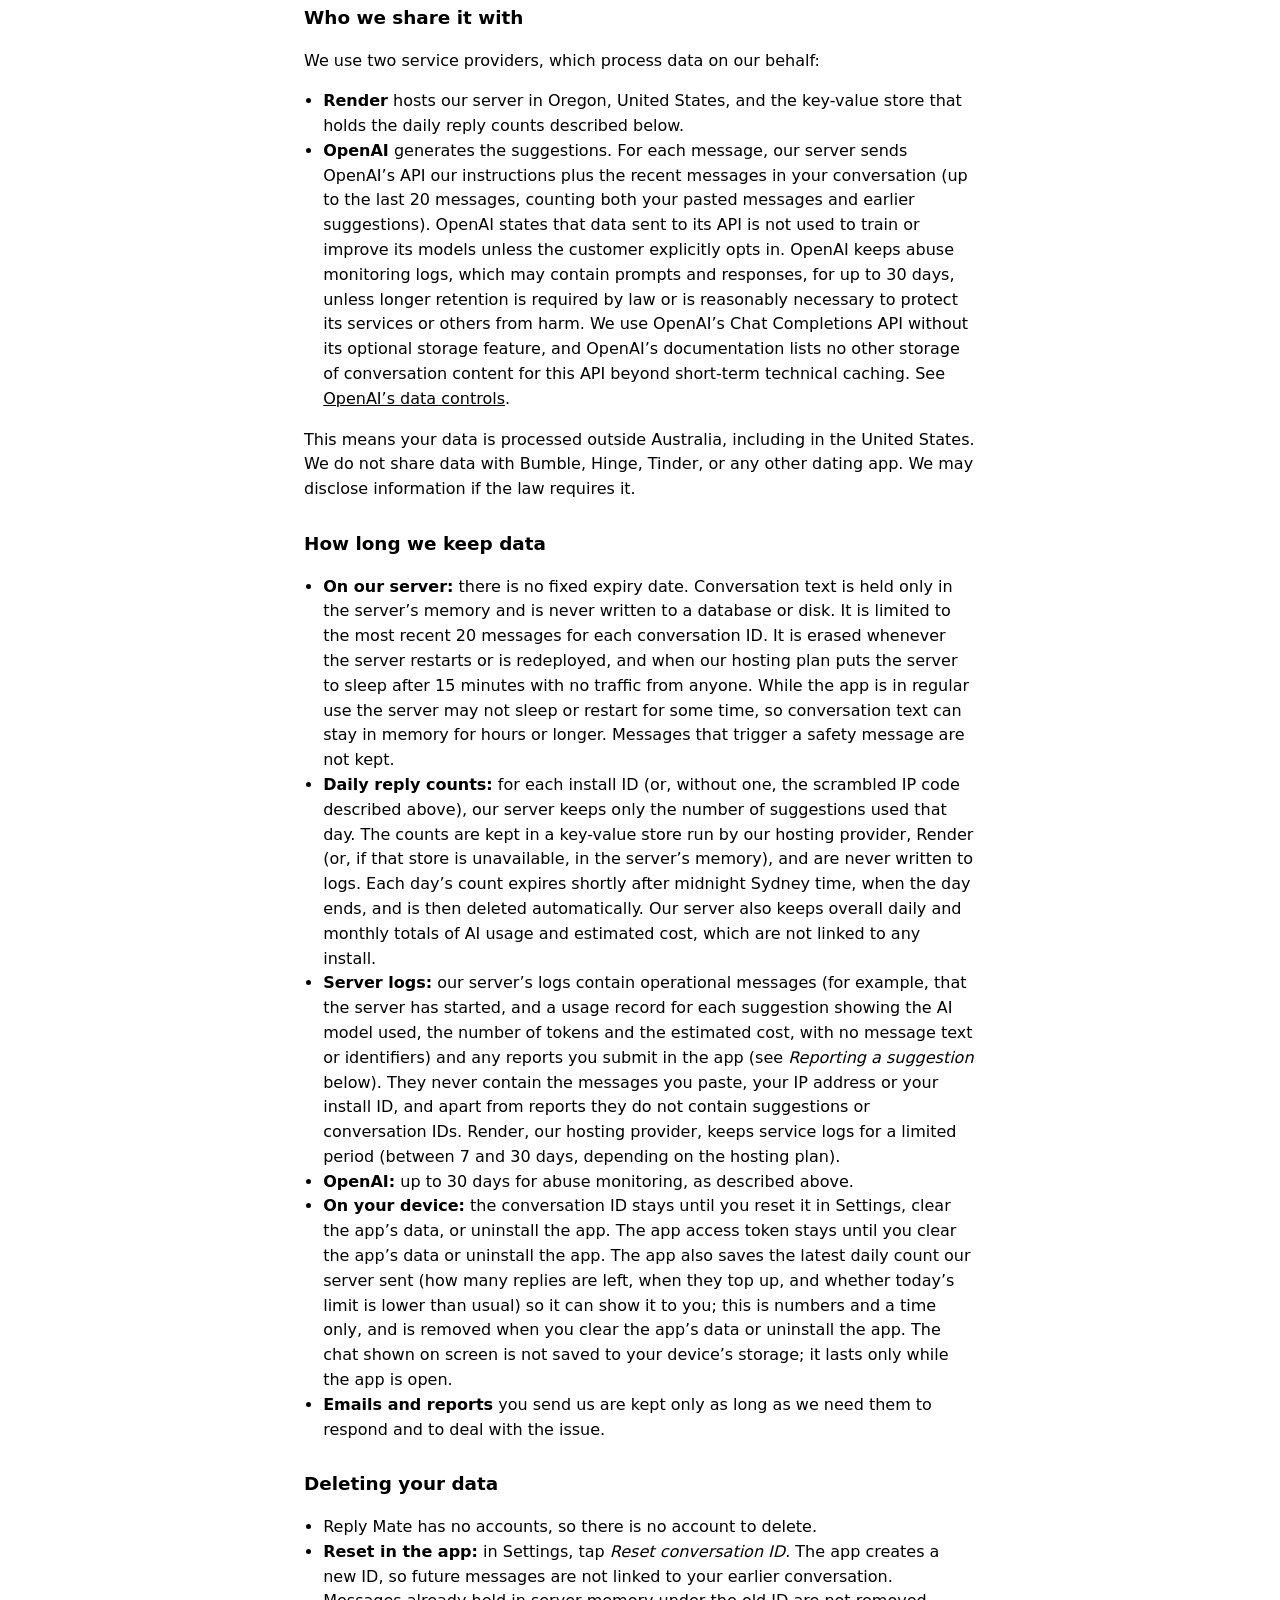
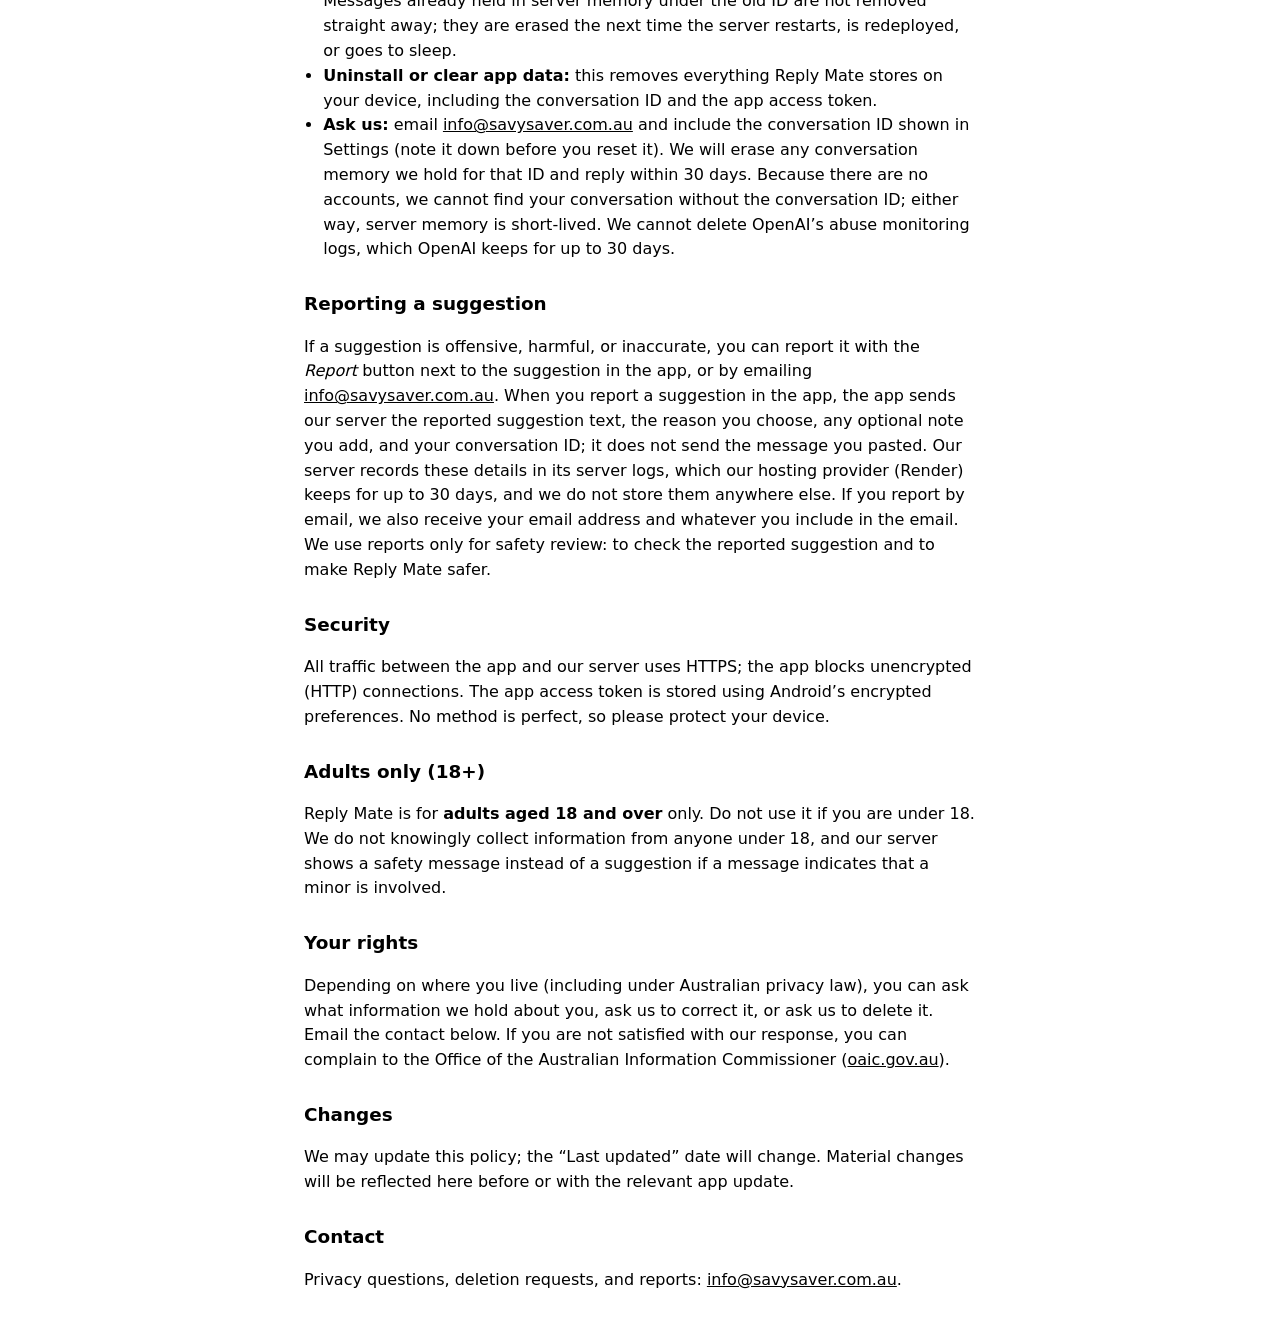
==== commit ed7244b7: "Merge main (9c16ed6, 18 Oct policy) and redo quota disclosure on the 18 Oct text" ====
--- a/index.html
+++ b/index.html
@@ -27,8 +27,8 @@
   <ul>
     <li><strong>Messages you paste or type</strong> into the app. They are sent to our server to generate a suggestion, together with the suggestions our server sends back.</li>
     <li><strong>Conversation ID</strong> — a random identifier the app creates on your device and sends with each message so suggestions can follow the thread. It is not linked to your name or any account. You can see it, and reset it, in the app’s Settings.</li>
-    <li><strong>App access token</strong> — a token the app sends to show that requests come from Reply Mate. When you first open the app, our server gives it a random, anonymous install ID inside this token; we use it only to authenticate the app’s requests and to limit how many requests each install can make, and it is not linked to your name, account or identity. The token is stored encrypted on your device.</li>
-    <li><strong>Technical information</strong> — when your phone connects to our server, our hosting provider necessarily processes your IP address and basic request details (such as the time and the address requested) to deliver the traffic. Our server code uses your IP address only briefly, in memory, to limit how many requests can be made (for older app versions without an install ID, it also keeps a scrambled, one-way hashed form of it in memory to count replies). It does not log or store your IP address.</li>
+    <li><strong>App access token</strong> — a token the app sends to show that requests come from Reply Mate. When you first open the app, our server gives it a random, anonymous install ID inside this token; we use it only to authenticate the app’s requests, to limit how many requests each install can make, and to count how many suggestions each install receives each day so we can apply a free daily limit (see <em>Reply limits</em> below). It is not linked to your name, account or identity, and it is not sent to OpenAI. The token is stored encrypted on your device.</li>
+    <li><strong>Technical information</strong> — when your phone connects to our server, our hosting provider necessarily processes your IP address and basic request details (such as the time and the address requested) to deliver the traffic. Our server code uses your IP address only briefly, in memory, to limit how many requests can be made. For older app versions without an install ID, it instead counts replies against a scrambled, one-way code made from the IP address (a keyed hash), never the address itself, kept in the same way and for the same time as the daily reply counts described below. It does not log or store your IP address.</li>
   </ul>
   <p>We do not collect contacts, photos, location, SMS, or call logs. The app asks only for internet access. It contains no analytics, crash-reporting, or advertising tools.</p>
 
@@ -36,13 +36,14 @@
   <ul>
     <li><strong>To suggest a reply</strong> (app functionality). Recent messages from the same conversation are included so the suggestion fits the thread.</li>
     <li><strong>Safety.</strong> Our server checks each message for signs of crisis or self-harm, anything involving minors, and requests for passwords, bank or card details, codes, money, or investments. When a check is triggered, the app shows a safety message instead of a suggestion. That message is not sent to OpenAI and is not kept in conversation memory.</li>
+    <li><strong>Reply limits</strong> (app functionality, and to prevent abuse and keep costs under control). Our server may limit how many suggestions each install can get per day; the count starts again at midnight Sydney time. Only suggestions count: safety messages, and requests that fail, never do. To keep costs under control, the daily limit may be lower than usual on some days, or suggestions may be paused for a while. When you reach a limit, or when Reply Mate is busy or paused, the app tells you and shows when you can try again.</li>
     <li>We do not sell your data, use it for advertising, or build profiles about you.</li>
   </ul>
 
   <h2>Who we share it with</h2>
   <p>We use two service providers, which process data on our behalf:</p>
   <ul>
-    <li><strong>Render</strong> hosts our server in Oregon, United States.</li>
+    <li><strong>Render</strong> hosts our server in Oregon, United States, and the key-value store that holds the daily reply counts described below.</li>
     <li><strong>OpenAI</strong> generates the suggestions. For each message, our server sends OpenAI’s API our instructions plus the recent messages in your conversation (up to the last 20 messages, counting both your pasted messages and earlier suggestions). OpenAI states that data sent to its API is not used to train or improve its models unless the customer explicitly opts in. OpenAI keeps abuse monitoring logs, which may contain prompts and responses, for up to 30 days, unless longer retention is required by law or is reasonably necessary to protect its services or others from harm. We use OpenAI’s Chat Completions API without its optional storage feature, and OpenAI’s documentation lists no other storage of conversation content for this API beyond short-term technical caching. See <a href="https://developers.openai.com/api/docs/guides/your-data">OpenAI’s data controls</a>.</li>
   </ul>
   <p>This means your data is processed outside Australia, including in the United States. We do not share data with Bumble, Hinge, Tinder, or any other dating app. We may disclose information if the law requires it.</p>
@@ -50,9 +51,10 @@
   <h2>How long we keep data</h2>
   <ul>
     <li><strong>On our server:</strong> there is no fixed expiry date. Conversation text is held only in the server’s memory and is never written to a database or disk. It is limited to the most recent 20 messages for each conversation ID. It is erased whenever the server restarts or is redeployed, and when our hosting plan puts the server to sleep after 15 minutes with no traffic from anyone. While the app is in regular use the server may not sleep or restart for some time, so conversation text can stay in memory for hours or longer. Messages that trigger a safety message are not kept.</li>
-    <li><strong>Server logs:</strong> our server’s logs contain operational messages (for example, that the server has started, and a usage record for each suggestion showing the AI model used, the number of tokens and the estimated cost, with no message text or identifiers) and any reports you submit in the app (see <em>Reporting a suggestion</em> below). They never contain the messages you paste or your IP address, and apart from reports they do not contain suggestions or conversation IDs. Render, our hosting provider, keeps service logs for a limited period (between 7 and 30 days, depending on the hosting plan).</li>
+    <li><strong>Daily reply counts:</strong> for each install ID (or, without one, the scrambled IP code described above), our server keeps only the number of suggestions used that day. The counts are kept in a key-value store run by our hosting provider, Render (or, if that store is unavailable, in the server’s memory), and are never written to logs. Each day’s count expires shortly after midnight Sydney time, when the day ends, and is then deleted automatically. Our server also keeps overall daily and monthly totals of AI usage and estimated cost, which are not linked to any install.</li>
+    <li><strong>Server logs:</strong> our server’s logs contain operational messages (for example, that the server has started, and a usage record for each suggestion showing the AI model used, the number of tokens and the estimated cost, with no message text or identifiers) and any reports you submit in the app (see <em>Reporting a suggestion</em> below). They never contain the messages you paste, your IP address or your install ID, and apart from reports they do not contain suggestions or conversation IDs. Render, our hosting provider, keeps service logs for a limited period (between 7 and 30 days, depending on the hosting plan).</li>
     <li><strong>OpenAI:</strong> up to 30 days for abuse monitoring, as described above.</li>
-    <li><strong>On your device:</strong> the conversation ID stays until you reset it in Settings, clear the app’s data, or uninstall the app. The app access token stays until you clear the app’s data or uninstall the app. The chat shown on screen is not saved to your device’s storage; it lasts only while the app is open.</li>
+    <li><strong>On your device:</strong> the conversation ID stays until you reset it in Settings, clear the app’s data, or uninstall the app. The app access token stays until you clear the app’s data or uninstall the app. The app also saves the latest daily count our server sent (how many replies are left, when they top up, and whether today’s limit is lower than usual) so it can show it to you; this is numbers and a time only, and is removed when you clear the app’s data or uninstall the app. The chat shown on screen is not saved to your device’s storage; it lasts only while the app is open.</li>
     <li><strong>Emails and reports</strong> you send us are kept only as long as we need them to respond and to deal with the issue.</li>
   </ul>
 
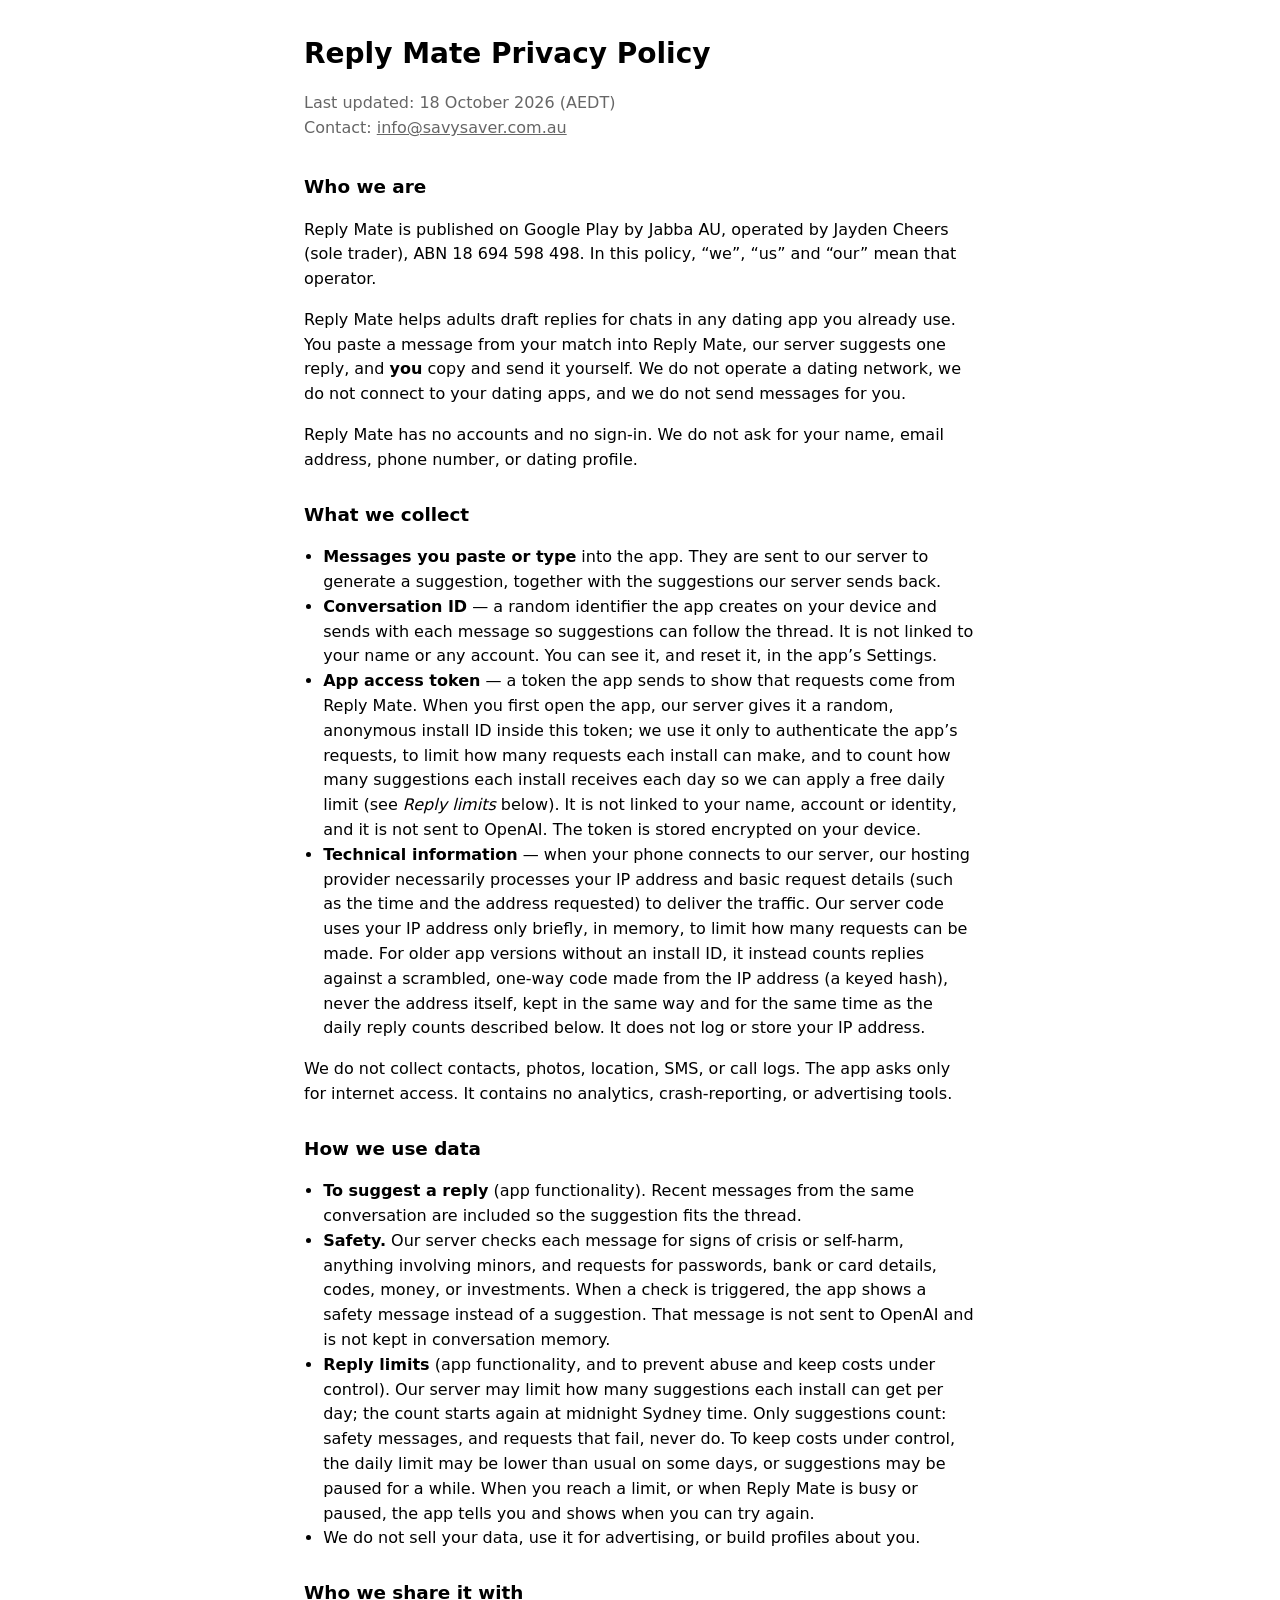
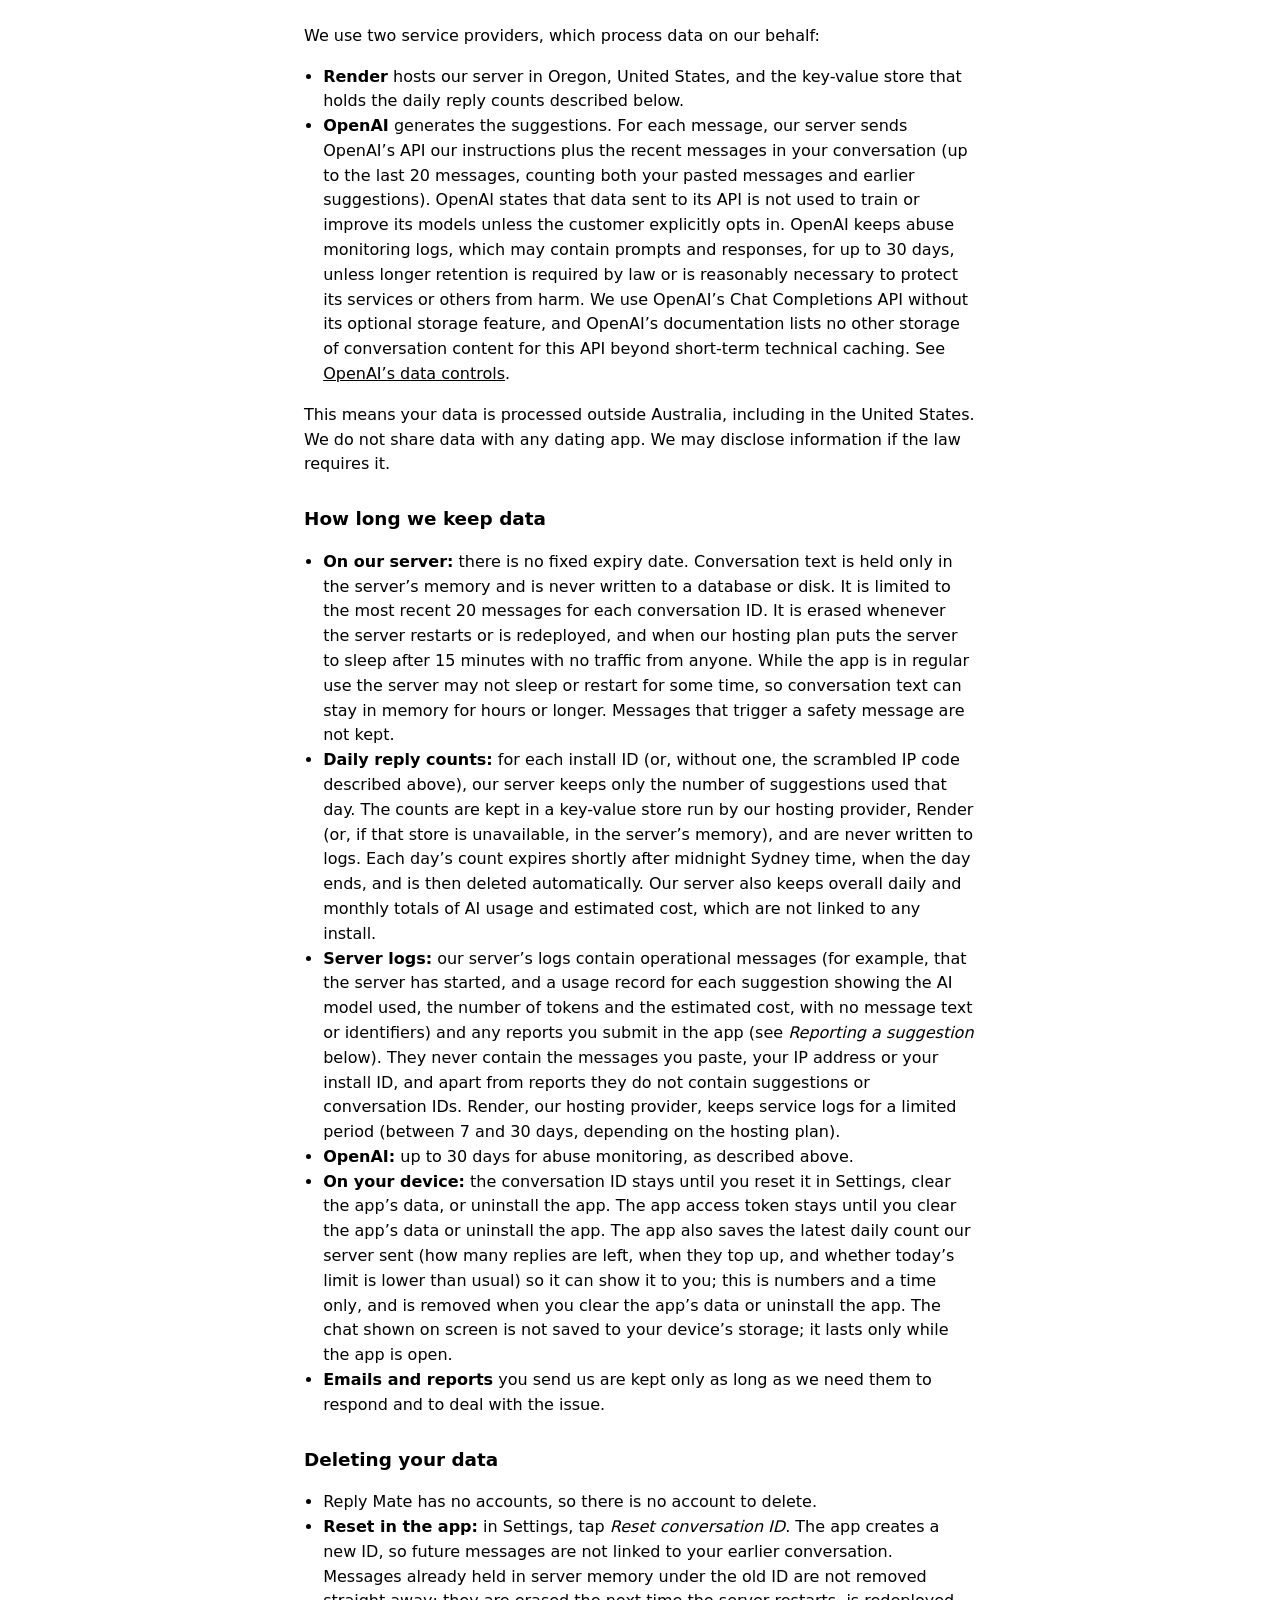
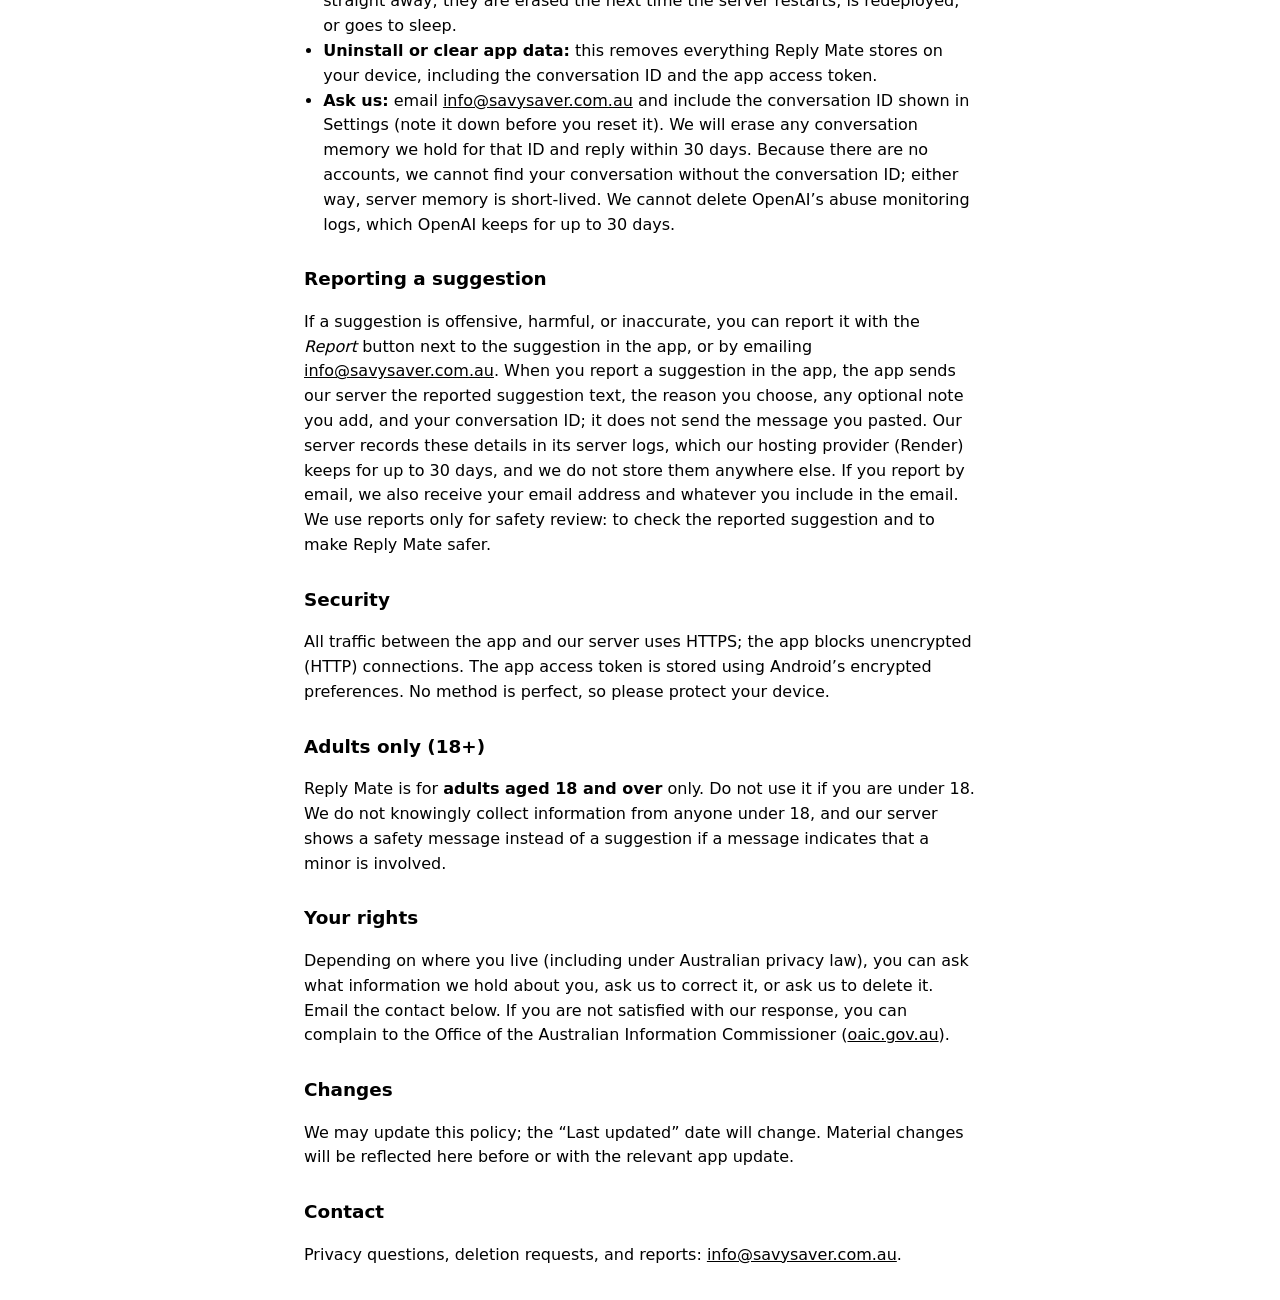
==== commit 34e88f13: "Remove named dating apps from app page and privacy policy" ====
--- a/index.html
+++ b/index.html
@@ -20,7 +20,7 @@
 
   <h2>Who we are</h2>
   <p>Reply Mate is published on Google Play by Jabba AU, operated by Jayden Cheers (sole trader), ABN 18 694 598 498. In this policy, “we”, “us” and “our” mean that operator.</p>
-  <p>Reply Mate helps adults draft replies for dating chats on apps like Bumble, Hinge, and Tinder. You paste a message from your match into Reply Mate, our server suggests one reply, and <strong>you</strong> copy and send it yourself. We do not operate a dating network, we do not connect to your dating apps, and we do not send messages for you.</p>
+  <p>Reply Mate helps adults draft replies for chats in any dating app you already use. You paste a message from your match into Reply Mate, our server suggests one reply, and <strong>you</strong> copy and send it yourself. We do not operate a dating network, we do not connect to your dating apps, and we do not send messages for you.</p>
   <p>Reply Mate has no accounts and no sign-in. We do not ask for your name, email address, phone number, or dating profile.</p>
 
   <h2>What we collect</h2>
@@ -46,7 +46,7 @@
     <li><strong>Render</strong> hosts our server in Oregon, United States, and the key-value store that holds the daily reply counts described below.</li>
     <li><strong>OpenAI</strong> generates the suggestions. For each message, our server sends OpenAI’s API our instructions plus the recent messages in your conversation (up to the last 20 messages, counting both your pasted messages and earlier suggestions). OpenAI states that data sent to its API is not used to train or improve its models unless the customer explicitly opts in. OpenAI keeps abuse monitoring logs, which may contain prompts and responses, for up to 30 days, unless longer retention is required by law or is reasonably necessary to protect its services or others from harm. We use OpenAI’s Chat Completions API without its optional storage feature, and OpenAI’s documentation lists no other storage of conversation content for this API beyond short-term technical caching. See <a href="https://developers.openai.com/api/docs/guides/your-data">OpenAI’s data controls</a>.</li>
   </ul>
-  <p>This means your data is processed outside Australia, including in the United States. We do not share data with Bumble, Hinge, Tinder, or any other dating app. We may disclose information if the law requires it.</p>
+  <p>This means your data is processed outside Australia, including in the United States. We do not share data with any dating app. We may disclose information if the law requires it.</p>
 
   <h2>How long we keep data</h2>
   <ul>
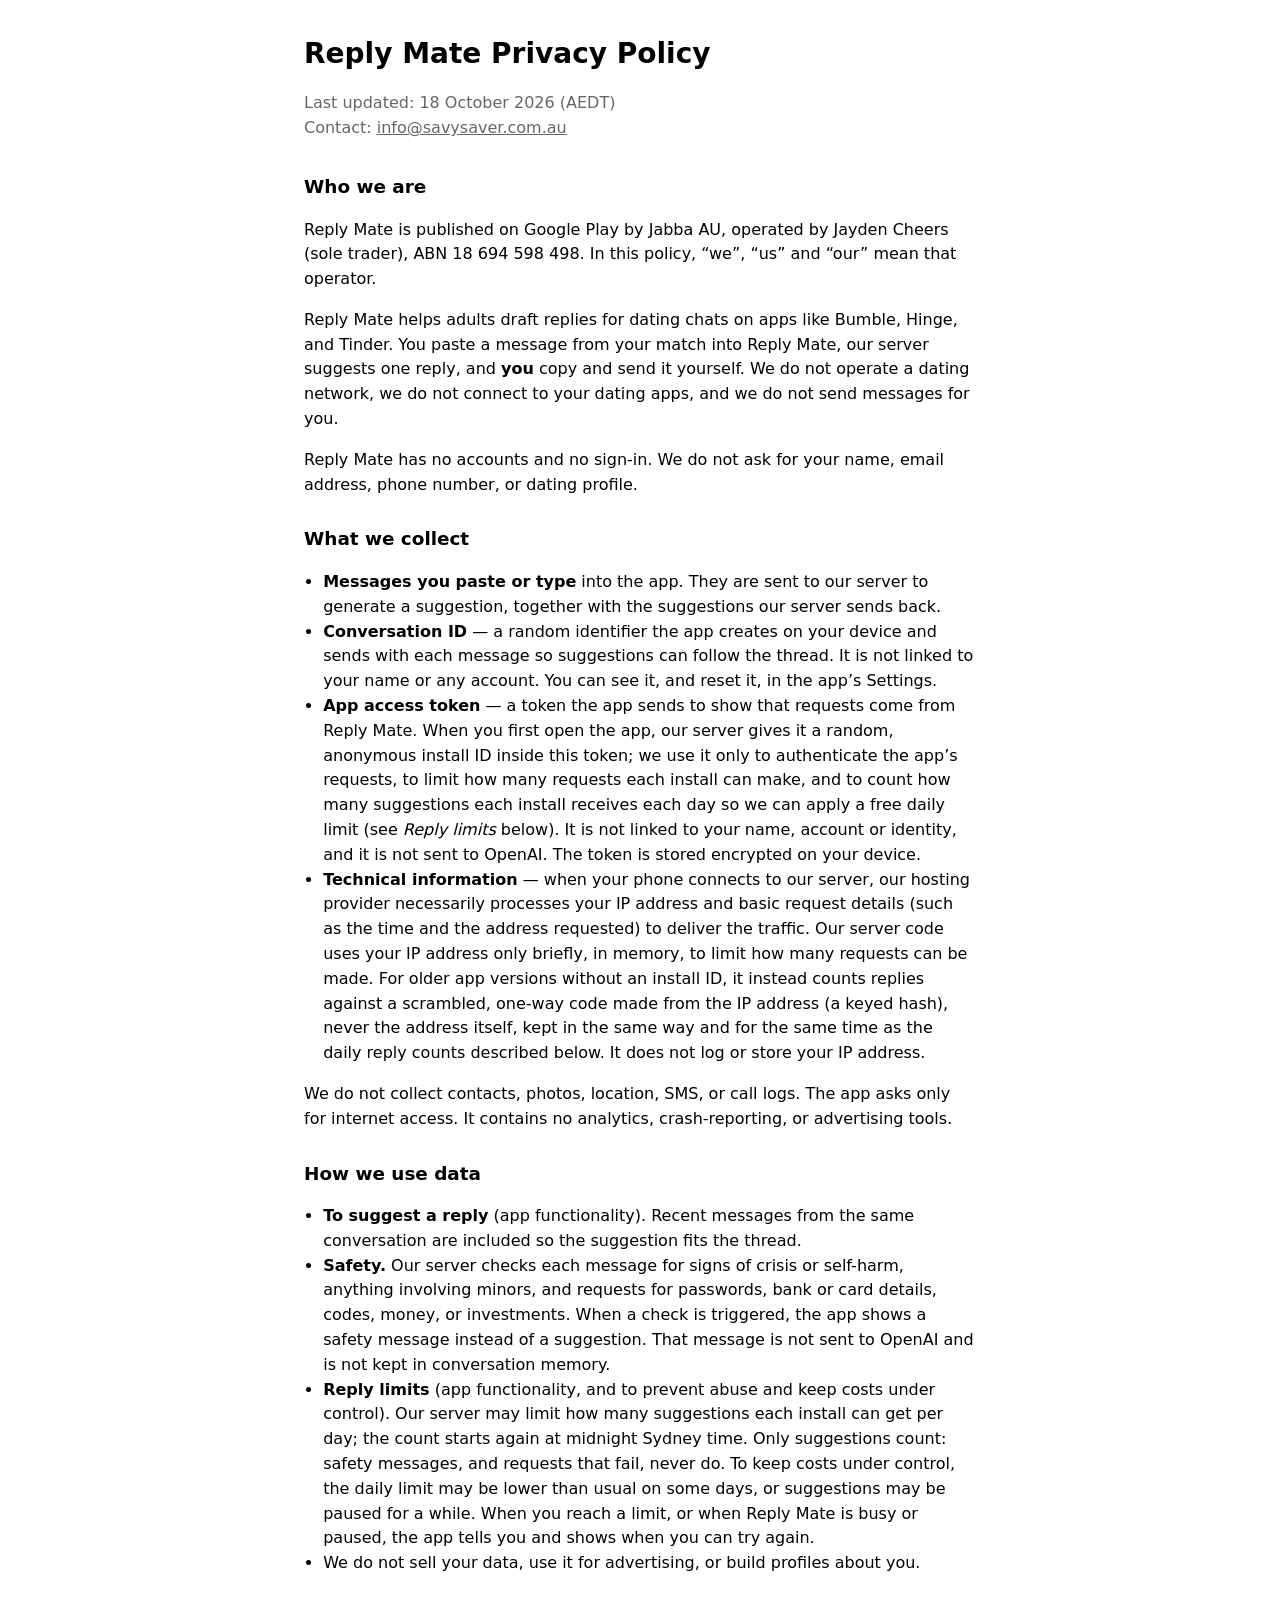
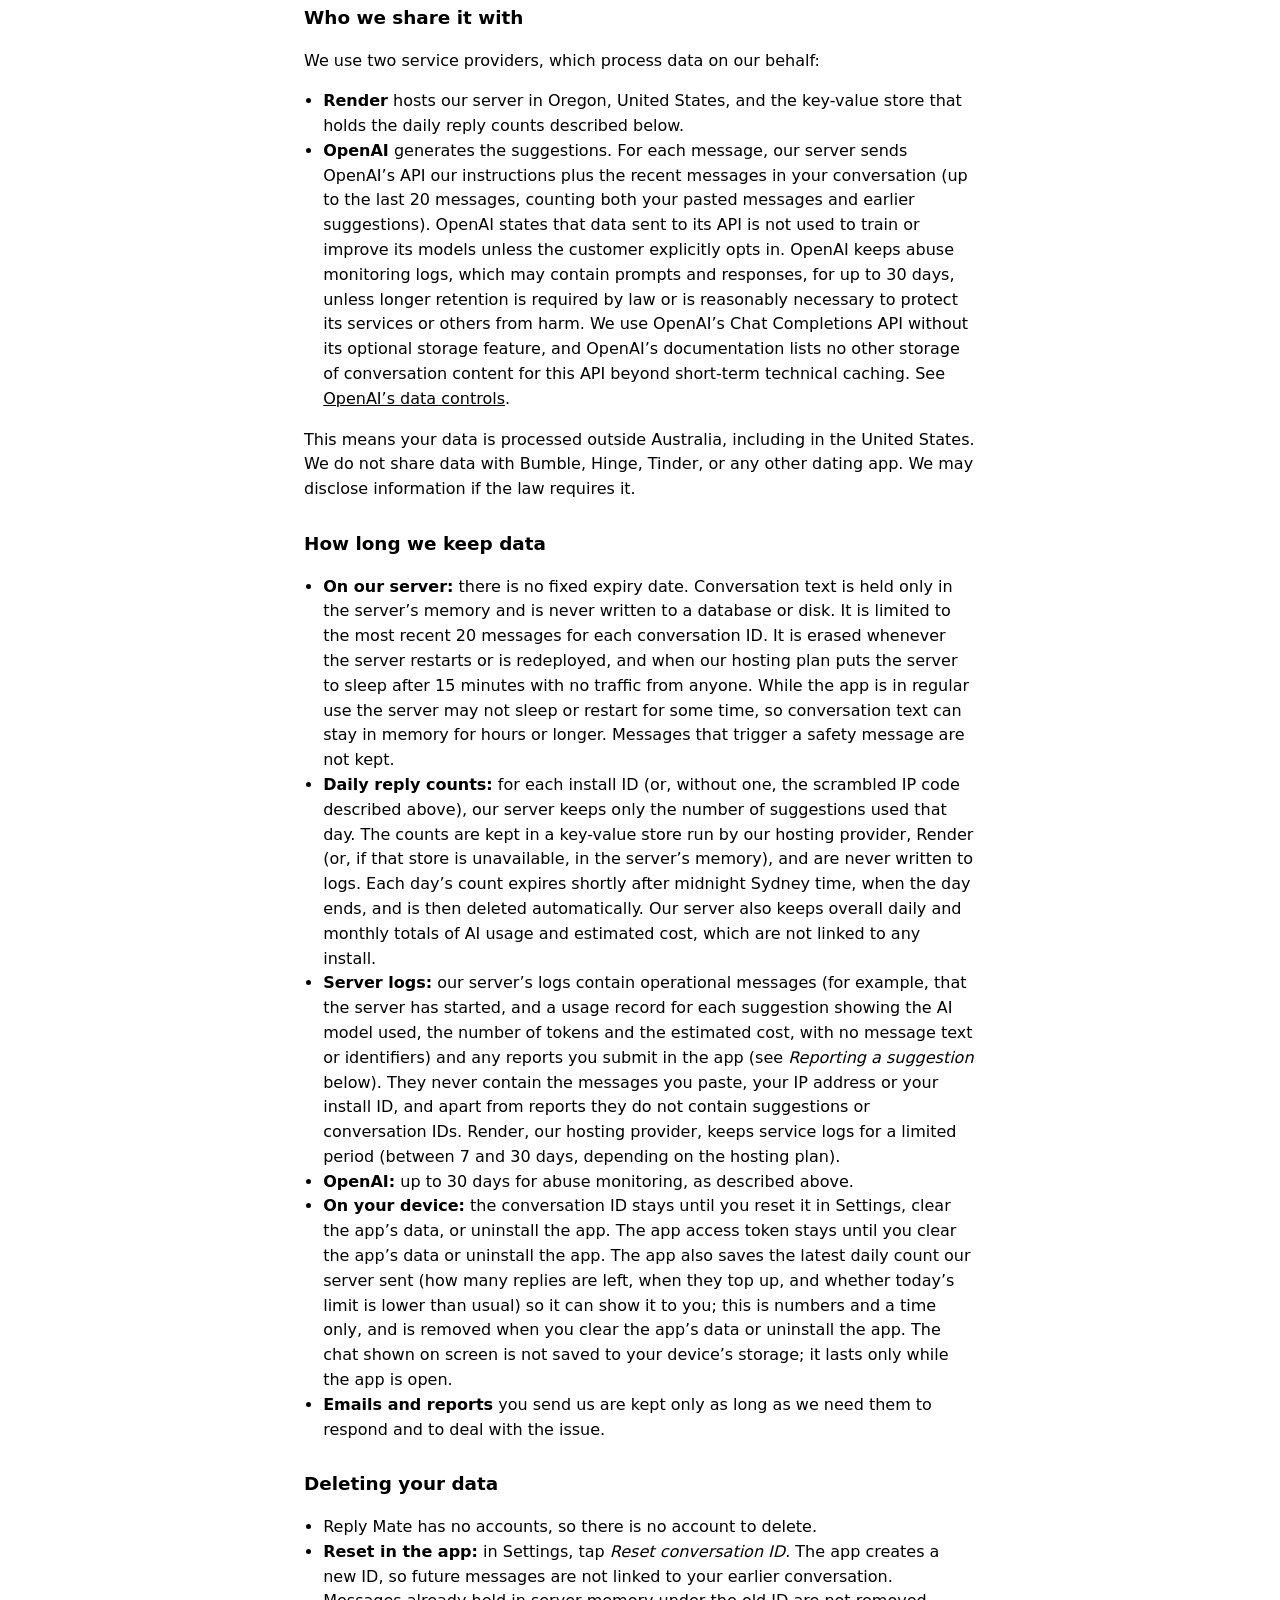
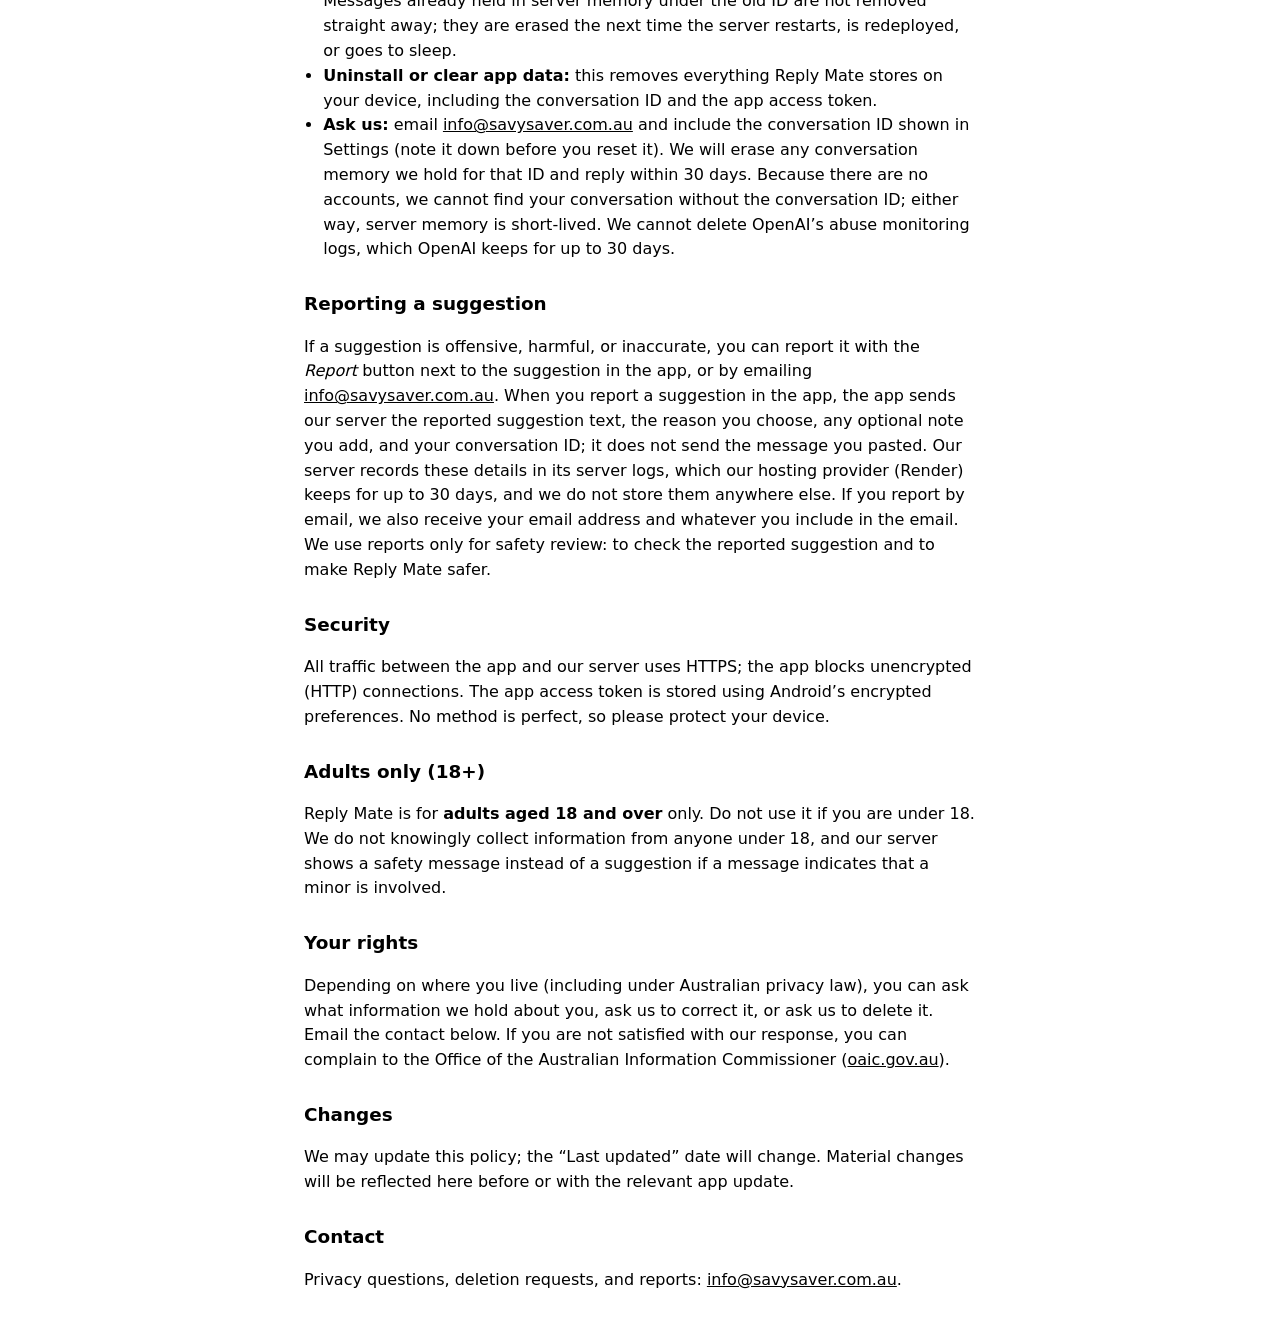
==== commit 33141ebb: "Declare favicon on privacy page to stop favicon.ico 404" ====
--- a/index.html
+++ b/index.html
@@ -4,6 +4,8 @@
   <meta charset="utf-8" />
   <meta name="viewport" content="width=device-width, initial-scale=1" />
   <title>Reply Mate — Privacy Policy</title>
+  <link rel="icon" href="/replymate-privacy/app/assets/icon.svg" type="image/svg+xml" />
+  <link rel="icon" href="/replymate-privacy/app/assets/icon-192.png" type="image/png" sizes="192x192" />
   <style>
     :root { color-scheme: light dark; }
     body { font-family: system-ui, -apple-system, Segoe UI, Roboto, sans-serif; line-height: 1.55; max-width: 42rem; margin: 2rem auto; padding: 0 1.25rem; }
@@ -20,7 +22,7 @@
 
   <h2>Who we are</h2>
   <p>Reply Mate is published on Google Play by Jabba AU, operated by Jayden Cheers (sole trader), ABN 18 694 598 498. In this policy, “we”, “us” and “our” mean that operator.</p>
-  <p>Reply Mate helps adults draft replies for chats in any dating app you already use. You paste a message from your match into Reply Mate, our server suggests one reply, and <strong>you</strong> copy and send it yourself. We do not operate a dating network, we do not connect to your dating apps, and we do not send messages for you.</p>
+  <p>Reply Mate helps adults draft replies for dating chats on apps like Bumble, Hinge, and Tinder. You paste a message from your match into Reply Mate, our server suggests one reply, and <strong>you</strong> copy and send it yourself. We do not operate a dating network, we do not connect to your dating apps, and we do not send messages for you.</p>
   <p>Reply Mate has no accounts and no sign-in. We do not ask for your name, email address, phone number, or dating profile.</p>
 
   <h2>What we collect</h2>
@@ -46,7 +48,7 @@
     <li><strong>Render</strong> hosts our server in Oregon, United States, and the key-value store that holds the daily reply counts described below.</li>
     <li><strong>OpenAI</strong> generates the suggestions. For each message, our server sends OpenAI’s API our instructions plus the recent messages in your conversation (up to the last 20 messages, counting both your pasted messages and earlier suggestions). OpenAI states that data sent to its API is not used to train or improve its models unless the customer explicitly opts in. OpenAI keeps abuse monitoring logs, which may contain prompts and responses, for up to 30 days, unless longer retention is required by law or is reasonably necessary to protect its services or others from harm. We use OpenAI’s Chat Completions API without its optional storage feature, and OpenAI’s documentation lists no other storage of conversation content for this API beyond short-term technical caching. See <a href="https://developers.openai.com/api/docs/guides/your-data">OpenAI’s data controls</a>.</li>
   </ul>
-  <p>This means your data is processed outside Australia, including in the United States. We do not share data with any dating app. We may disclose information if the law requires it.</p>
+  <p>This means your data is processed outside Australia, including in the United States. We do not share data with Bumble, Hinge, Tinder, or any other dating app. We may disclose information if the law requires it.</p>
 
   <h2>How long we keep data</h2>
   <ul>
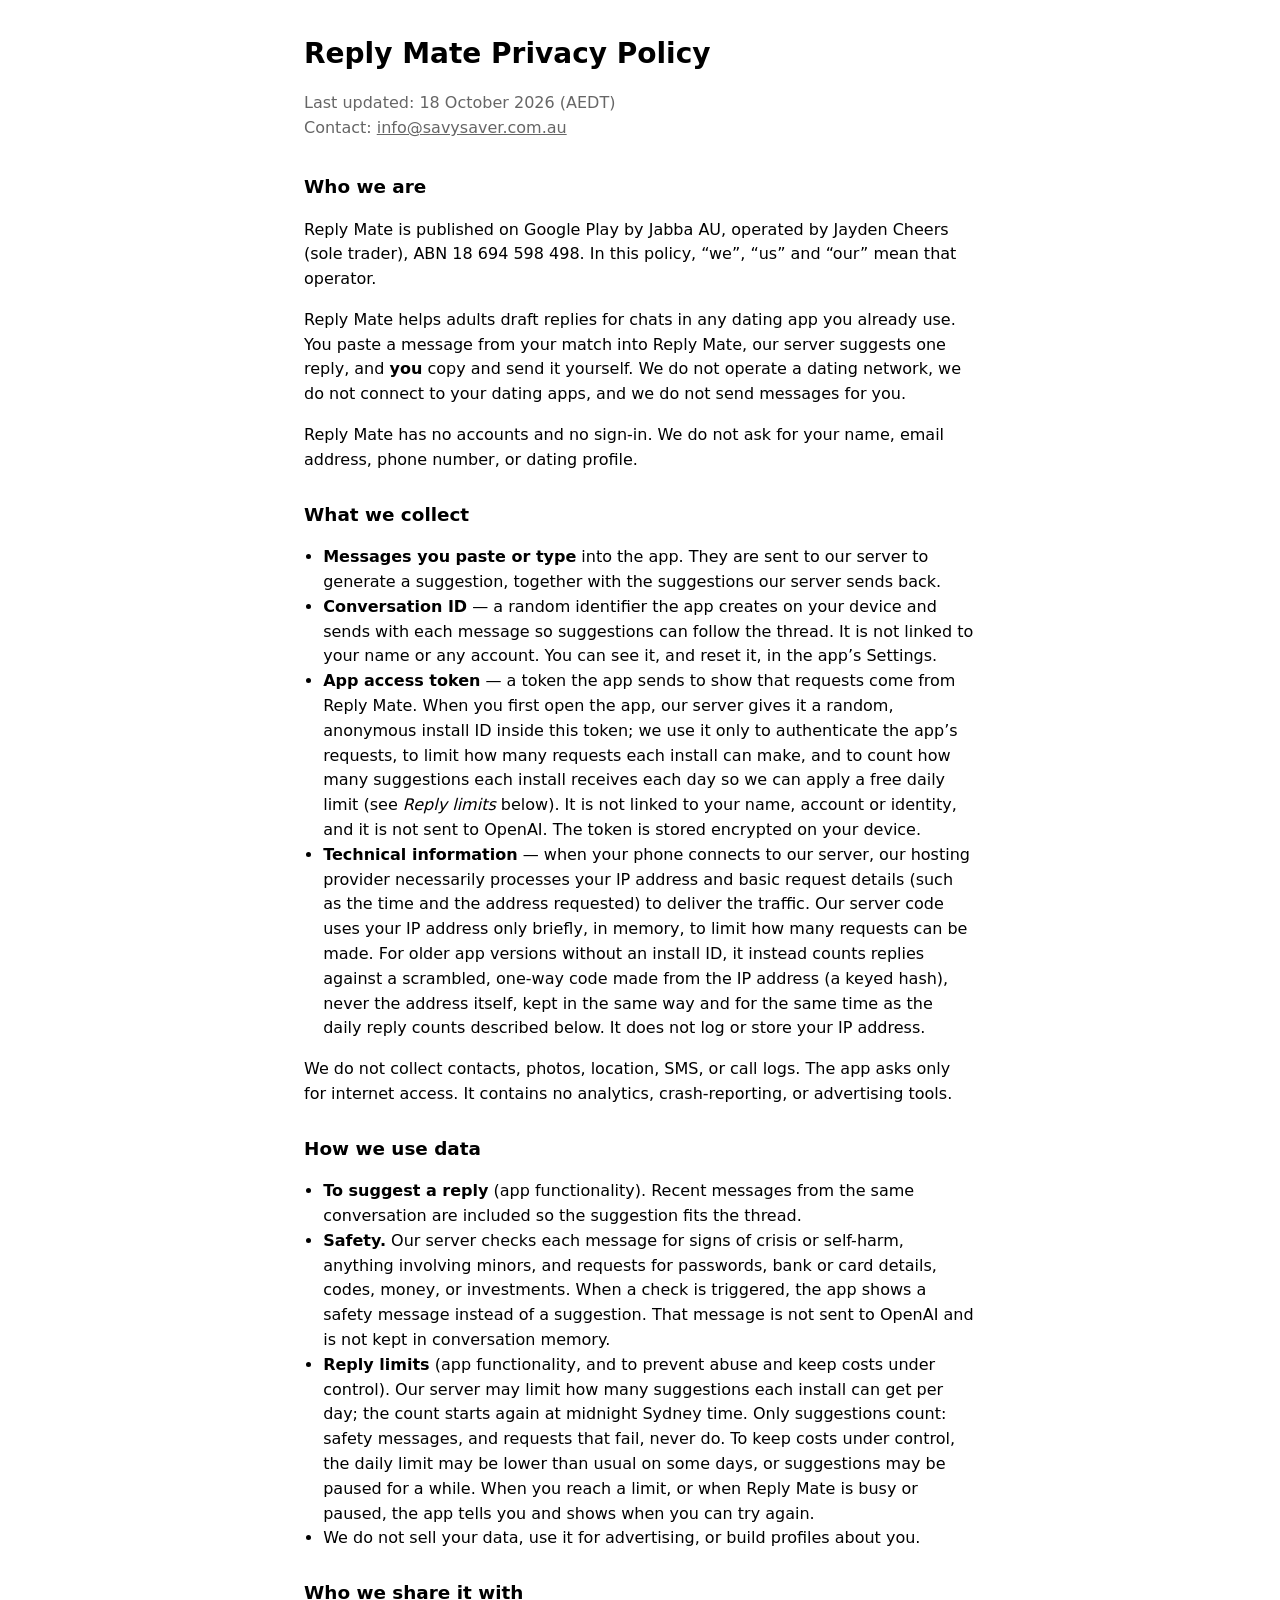
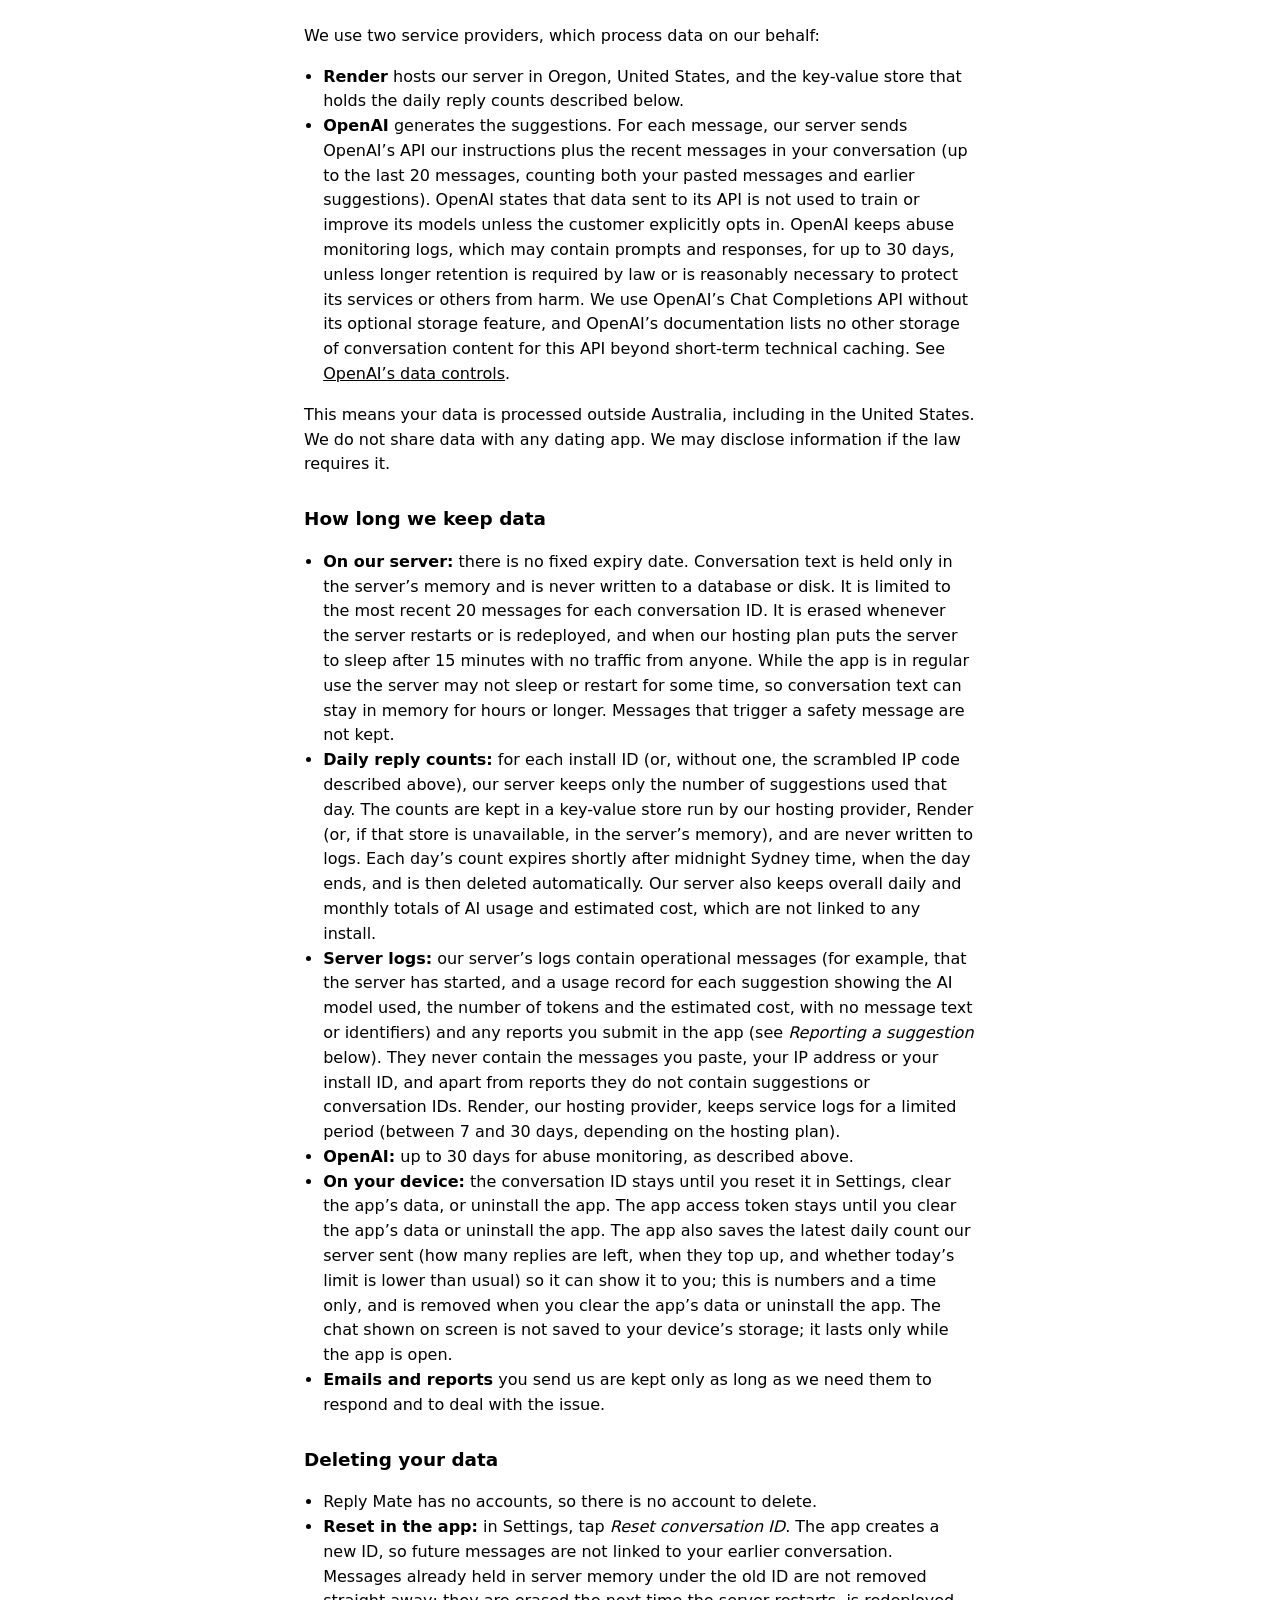
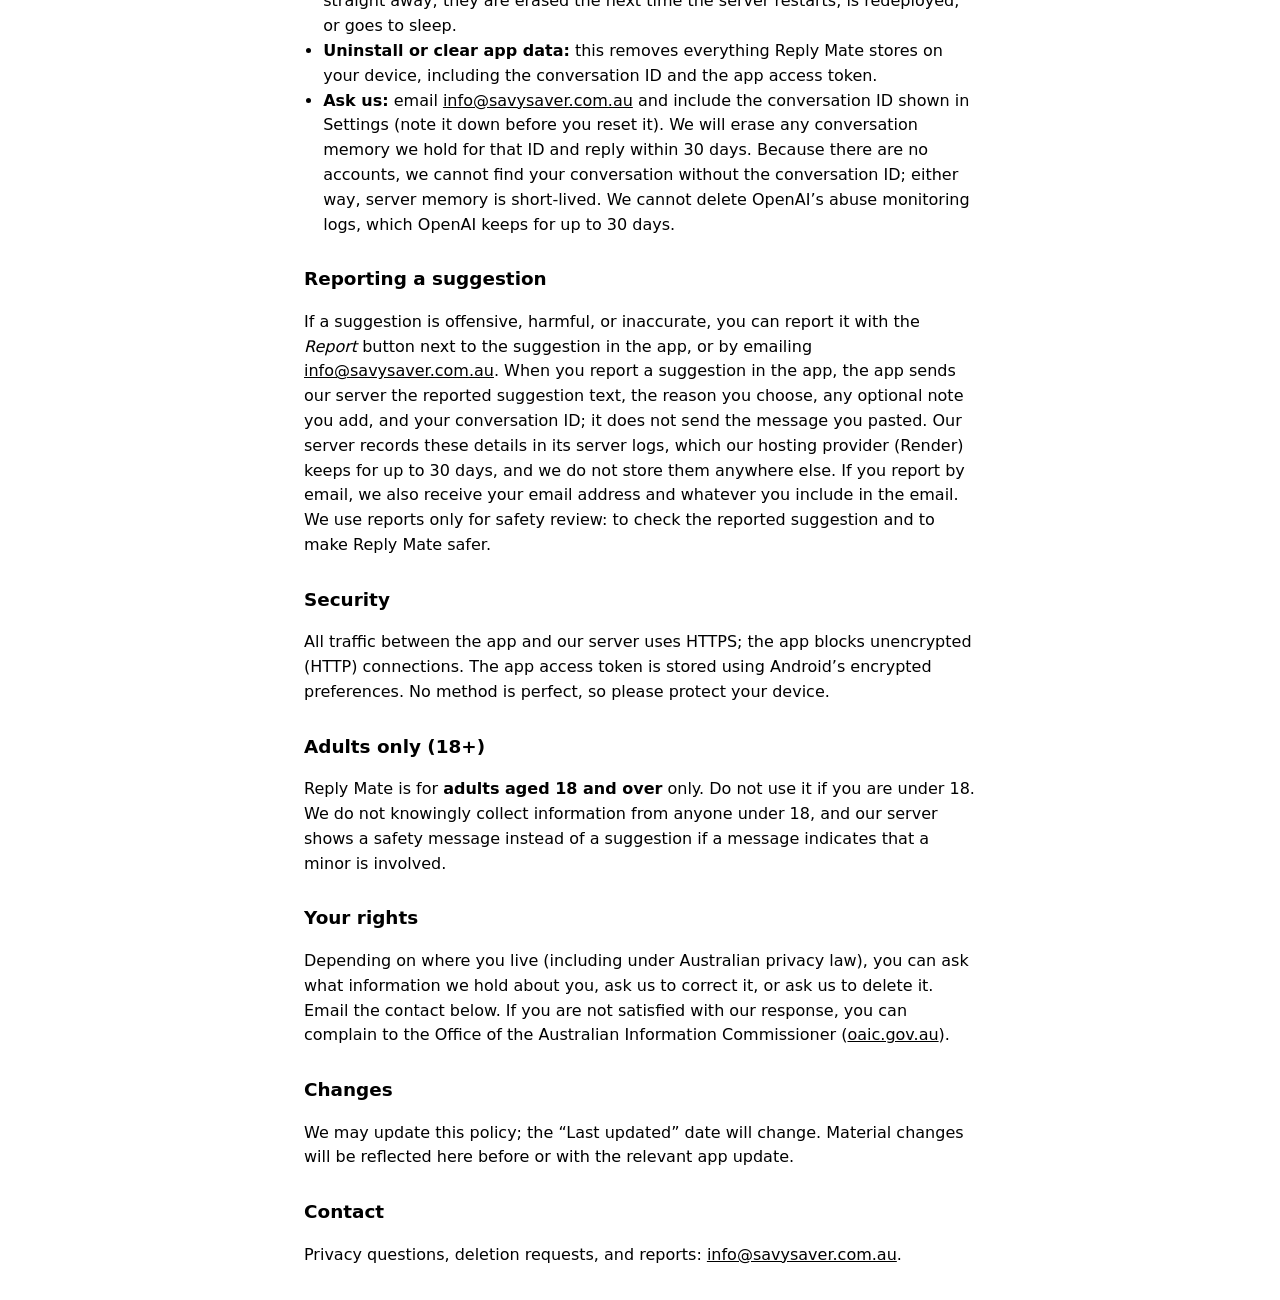
==== commit 3d691504: "Remove named dating apps from app page and privacy policy (#8) Co-authored-by: Reply-mate <332185995" ====
--- a/index.html
+++ b/index.html
@@ -4,8 +4,6 @@
   <meta charset="utf-8" />
   <meta name="viewport" content="width=device-width, initial-scale=1" />
   <title>Reply Mate — Privacy Policy</title>
-  <link rel="icon" href="/replymate-privacy/app/assets/icon.svg" type="image/svg+xml" />
-  <link rel="icon" href="/replymate-privacy/app/assets/icon-192.png" type="image/png" sizes="192x192" />
   <style>
     :root { color-scheme: light dark; }
     body { font-family: system-ui, -apple-system, Segoe UI, Roboto, sans-serif; line-height: 1.55; max-width: 42rem; margin: 2rem auto; padding: 0 1.25rem; }
@@ -22,7 +20,7 @@
 
   <h2>Who we are</h2>
   <p>Reply Mate is published on Google Play by Jabba AU, operated by Jayden Cheers (sole trader), ABN 18 694 598 498. In this policy, “we”, “us” and “our” mean that operator.</p>
-  <p>Reply Mate helps adults draft replies for dating chats on apps like Bumble, Hinge, and Tinder. You paste a message from your match into Reply Mate, our server suggests one reply, and <strong>you</strong> copy and send it yourself. We do not operate a dating network, we do not connect to your dating apps, and we do not send messages for you.</p>
+  <p>Reply Mate helps adults draft replies for chats in any dating app you already use. You paste a message from your match into Reply Mate, our server suggests one reply, and <strong>you</strong> copy and send it yourself. We do not operate a dating network, we do not connect to your dating apps, and we do not send messages for you.</p>
   <p>Reply Mate has no accounts and no sign-in. We do not ask for your name, email address, phone number, or dating profile.</p>
 
   <h2>What we collect</h2>
@@ -48,7 +46,7 @@
     <li><strong>Render</strong> hosts our server in Oregon, United States, and the key-value store that holds the daily reply counts described below.</li>
     <li><strong>OpenAI</strong> generates the suggestions. For each message, our server sends OpenAI’s API our instructions plus the recent messages in your conversation (up to the last 20 messages, counting both your pasted messages and earlier suggestions). OpenAI states that data sent to its API is not used to train or improve its models unless the customer explicitly opts in. OpenAI keeps abuse monitoring logs, which may contain prompts and responses, for up to 30 days, unless longer retention is required by law or is reasonably necessary to protect its services or others from harm. We use OpenAI’s Chat Completions API without its optional storage feature, and OpenAI’s documentation lists no other storage of conversation content for this API beyond short-term technical caching. See <a href="https://developers.openai.com/api/docs/guides/your-data">OpenAI’s data controls</a>.</li>
   </ul>
-  <p>This means your data is processed outside Australia, including in the United States. We do not share data with Bumble, Hinge, Tinder, or any other dating app. We may disclose information if the law requires it.</p>
+  <p>This means your data is processed outside Australia, including in the United States. We do not share data with any dating app. We may disclose information if the law requires it.</p>
 
   <h2>How long we keep data</h2>
   <ul>
